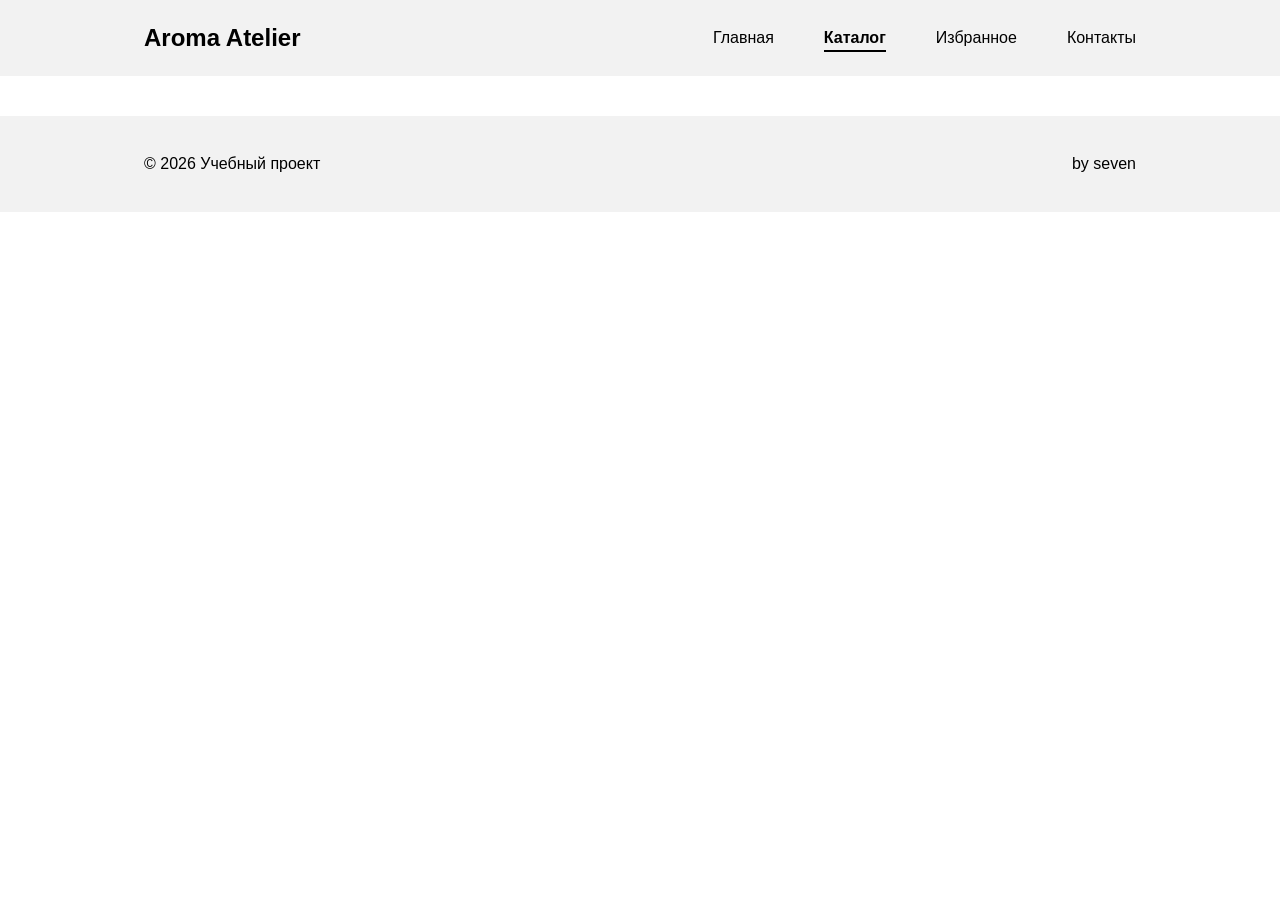
==== catalog.html @ ce8e89c8 "Главная страница готова" ====
<!DOCTYPE html>
<html lang="ru">
<head>
  <meta charset="UTF-8">
  <meta name="viewport" content="width=device-width, initial-scale=1.0">
  <title>Aroma Atelier — Бутик нишевой парфюмерии</title>
  <!-- meta description повышает оценку за культуру вёрстки -->
  <meta name="description" content="Селективная парфюмерия, редкие композиции и заказ пробников.">
  <link rel="stylesheet" href="css/style.css">
</head>
<body>
  <header>
    <div class="div-head container">
        <h1 class="brand-title">
          <a class="brand-name" href="index.html">Aroma Atelier</a>
        </h1>
      <nav>
        <ul class="links">
          <li><a href="index.html">Главная</a></li>
          <li><a href="catalog.html" class="link--active">Каталог</a></li>
          <li><a href="order.html">Избранное</a></li>
          <li><a href="contacts.html">Контакты</a></li>
        </ul>
      </nav>
    </div>
  </header>
    
  <main>

  </main>
  <footer>
    <div class="div-foot container">
        <p>&copy; 2026 Учебный проект</p>
        <p>by seven</p>
    </div>
  </footer>
</body>
---- css/style.css ----
body {
  margin: 0;
  font-family: Arial, sans-serif;
  line-height: 1.5;
}
header,
main,
footer {
  padding: 20px;
}
header {
  background-color: #f2f2f2;
}
.div-head {
  background-color: #f2f2f2;
  display: flex;
  justify-content: space-between;
  align-items: center;
}
.div-foot {
  background-color: #f2f2f2;
  display: flex;
  justify-content: space-between;
  align-items: center;
}
footer {
  background-color: #f2f2f2;
}
.container {
  max-width: 80%;
  margin: 0 auto;
  padding: 0 20px;
}

.brand-name {
  text-decoration: none;
  color: black;
}
.brand-title {
  margin: 0;
  font-size: 24px;
}

.links {
  display: flex;
  gap: 50px;
  list-style: none;
  margin: 0; padding: 0;
}
.links a{
  text-decoration: none;
  color: black;
}

.links a.link--active {
  font-weight: bold;
  border-bottom: 2px solid #000000;
  padding-bottom: 4px;
}


/* FIRST PAGE START*/
.hero {
  background-color: #f9f9f9;
  padding: 10% 0;
}
.hero-content {
  display: flex;
  justify-content: space-between;
  align-items: center;
}
.hero_buttons {
  display: flex;
  gap: 16px;
  margin-top: 20px;
}
.btn {
  display: inline-block;
  padding: 10px 20px;
  border-radius: 4px;
  text-decoration: none;
  color: black;
}
.btn--primary {
  border: 1px solid black;
  background-color: antiquewhite;
}
.btn--secondary {
  border: 1px solid black;
  background-color: transparent;
}
.layton-hero {
  max-width: 40%;
}
/* FIRST PAGE END*/


/* Общие стили секций */
.section {
  margin: 60px 0;
}

.section-title {
  font-size: 26px;
  margin-bottom: 30px;
  text-align: left;
}

/* Список преимуществ (Flexbox раскладка в ряд) */
.advantages-list {
  display: flex;
  gap: 24px;
  list-style: none;
  padding: 0;
  margin: 0;
}

/* Карточка преимущества */
.advantages-item {
  flex: 1; /* карточки равномерно делят ширину */
  background-color: #fafafa;
  border: 1px solid #eeeeee;
  border-radius: 8px;
  padding: 24px;
}

.advantages-item__title {
  margin: 0 0 12px;
  font-size: 18px;
}

.advantages-item__text {
  margin: 0;
  color: #555555;
  font-size: 14px;
  line-height: 1.5;
}


/* Сетка карточек */
.cards-grid {
  display: flex;
  gap: 24px;
}

/* Карточка товара */
.card {
  position: relative; /* Чтобы бейдж позиционировался относительно карточки */
  flex: 1;
  background-color: #ffffff;
  border: 1px solid #e5e5e5;
  border-radius: 8px;
  padding: 24px;
  display: flex;
  flex-direction: column;
}

.card__title {
  margin: 16px 0 4px;
  font-size: 18px;
}

.card__category {
  margin: 0 0 12px;
  font-size: 13px;
  color: #777777;
}

.card__desc {
  margin: 0 0 20px;
  font-size: 14px;
  color: #444444;
  line-height: 1.4;
  flex-grow: 1; /* Растягивает блок описания, чтобы низ карточек был на одной линии */
}

.card__bottom {
  display: flex;
  justify-content: space-between;
  align-items: center;
  margin-top: auto;
}

.card__price {
  font-weight: bold;
  font-size: 16px;
}

.btn--small {
  padding: 6px 14px;
  font-size: 13px;
  background-color: #000000;
  color: #ffffff;
}

.btn--small:hover {
  background-color: #333333;
}

/* Бейджи на карточках (демонстрация position: absolute) */
.badge {
  position: absolute;
  top: 14px;
  right: 14px;
  font-size: 11px;
  font-weight: bold;
  padding: 4px 8px;
  border-radius: 4px;
  text-transform: uppercase;
}

.badge--hit {
  background-color: #fff3cd;
  color: #856404;
}

.badge--sale {
  background-color: #f8d7da;
  color: #721c24;
}

.badge--new {
  background-color: #d1ecf1;
  color: #0c5460;
}

/* Стили для блока aside */
.advice-box {
  background-color: #f8f9fa;
  border-left: 4px solid #000000;
  padding: 24px;
  border-radius: 0 8px 8px 0;
}

.advice-box__title {
  margin: 0 0 10px;
  font-size: 18px;
}

.advice-box__text {
  margin: 0 0 14px;
  font-size: 14px;
  color: #555555;
  line-height: 1.5;
}

.advice-box__link {
  color: #000000;
  font-weight: bold;
  text-decoration: none;
  font-size: 14px;
}

.advice-box__link:hover {
  text-decoration: underline;
}
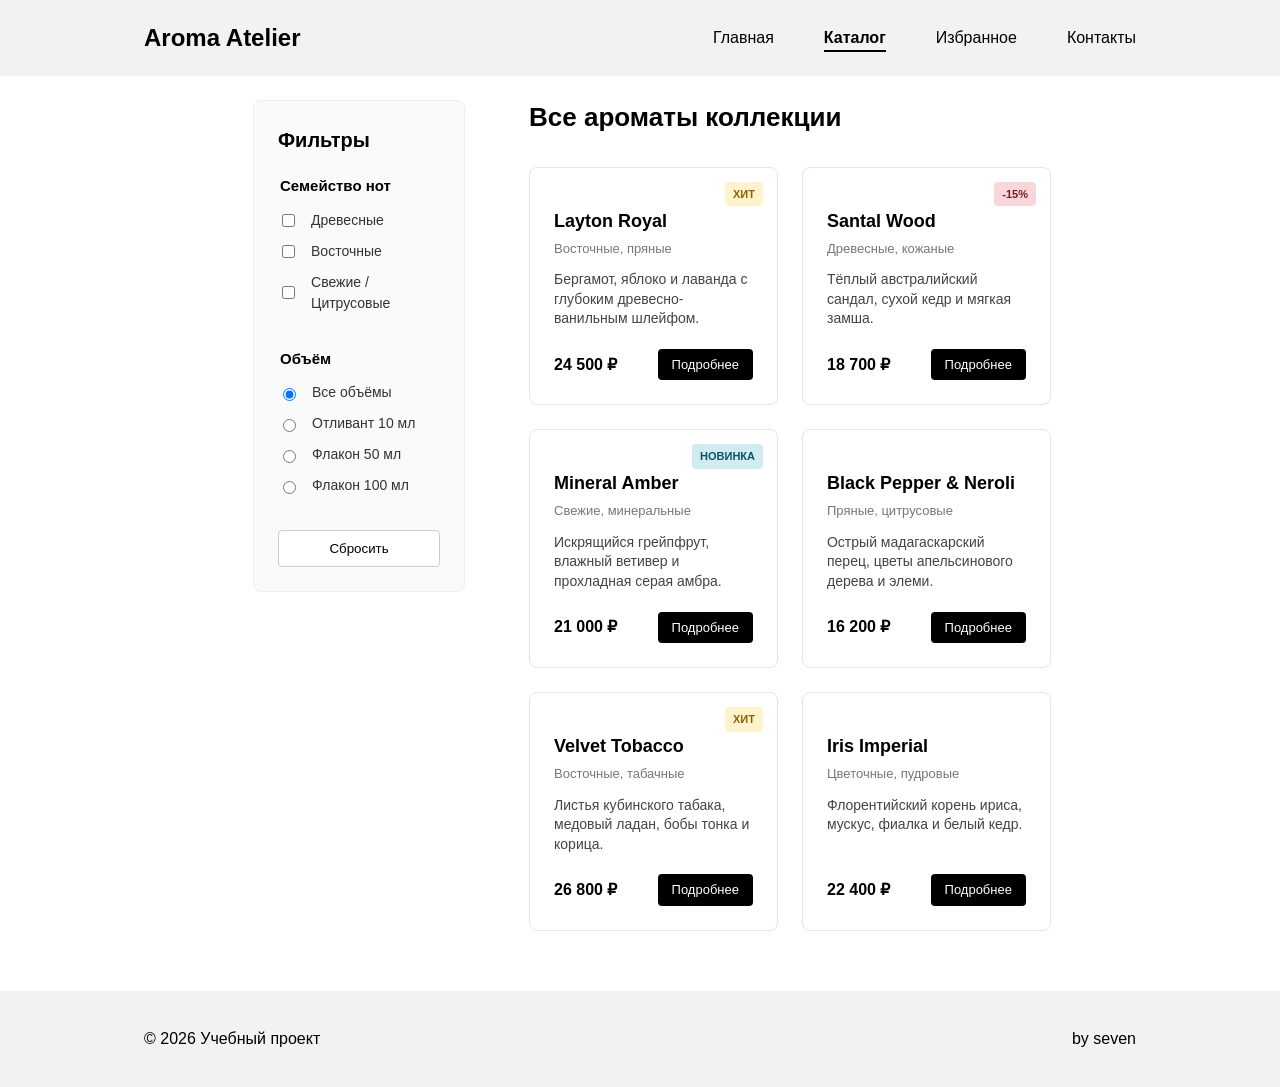
==== commit e1c99798: "Каталог готов" ====
--- a/catalog.html
+++ b/catalog.html
@@ -3,36 +3,152 @@
 <head>
   <meta charset="UTF-8">
   <meta name="viewport" content="width=device-width, initial-scale=1.0">
-  <title>Aroma Atelier — Бутик нишевой парфюмерии</title>
-  <!-- meta description повышает оценку за культуру вёрстки -->
-  <meta name="description" content="Селективная парфюмерия, редкие композиции и заказ пробников.">
+  <title>Каталог — Aroma Atelier</title>
+  <meta name="description" content="Каталог селективной и нишевой парфюмерии: восточные, древесные и свежие ароматы.">
   <link rel="stylesheet" href="css/style.css">
 </head>
 <body>
   <header>
     <div class="div-head container">
-        <h1 class="brand-title">
-          <a class="brand-name" href="index.html">Aroma Atelier</a>
-        </h1>
-      <nav>
+      <h1 class="brand-title">
+        <a class="brand-name" href="index.html">Aroma Atelier</a>
+      </h1>
+      <nav aria-label="Основная навигация">
         <ul class="links">
           <li><a href="index.html">Главная</a></li>
-          <li><a href="catalog.html" class="link--active">Каталог</a></li>
+          <li><a class="link--active" href="catalog.html" aria-current="page">Каталог</a></li>
           <li><a href="order.html">Избранное</a></li>
           <li><a href="contacts.html">Контакты</a></li>
         </ul>
       </nav>
     </div>
   </header>
-    
-  <main>
+
+  <main class="catalog-page container">
+
+    <!-- Левая колонка: Фильтры -->
+    <aside class="catalog-filters">
+      <h2 class="filters-title">Фильтры</h2>
+
+      <form class="filters-form">
+        <!-- 1. Группа по семейству ароматов (Чекбоксы - можно выбрать несколько) -->
+        <fieldset class="filter-group">
+          <legend class="filter-group__legend">Семейство нот</legend>
+          <label class="filter-option">
+            <input type="checkbox" name="family" value="woody"> Древесные
+          </label>
+          <label class="filter-option">
+            <input type="checkbox" name="family" value="oriental"> Восточные
+          </label>
+          <label class="filter-option">
+            <input type="checkbox" name="family" value="fresh"> Свежие / Цитрусовые
+          </label>
+        </fieldset>
+
+        <!-- 2. Группа по объему флакона (Радиокнопки - выбор только одного) -->
+        <fieldset class="filter-group">
+          <legend class="filter-group__legend">Объём</legend>
+          <label class="filter-option">
+            <input type="radio" name="volume" value="all" checked> Все объёмы
+          </label>
+          <label class="filter-option">
+            <input type="radio" name="volume" value="10"> Отливант 10 мл
+          </label>
+          <label class="filter-option">
+            <input type="radio" name="volume" value="50"> Флакон 50 мл
+          </label>
+          <label class="filter-option">
+            <input type="radio" name="volume" value="100"> Флакон 100 мл
+          </label>
+        </fieldset>
+
+        <button type="reset" class="btn btn--secondary btn--reset">Сбросить</button>
+      </form>
+    </aside>
+
+    <!-- Правая колонка: Сетка товаров -->
+    <section class="catalog-content">
+      <h2 class="section-title">Все ароматы коллекции</h2>
+      <div class="catalog-grid">
+        <!-- Карточка 1 -->
+        <article class="card">
+          <span class="badge badge--hit">Хит</span>
+          <h3 class="card__title">Layton Royal</h3>
+          <p class="card__category">Восточные, пряные</p>
+          <p class="card__desc">Бергамот, яблоко и лаванда с глубоким древесно-ванильным шлейфом.</p>
+          <div class="card__bottom">
+            <span class="card__price">24 500 ₽</span>
+            <a class="btn btn--small" href="product.html">Подробнее</a>
+          </div>
+        </article>
+
+        <!-- Карточка 2 -->
+        <article class="card">
+          <span class="badge badge--sale">-15%</span>
+          <h3 class="card__title">Santal Wood</h3>
+          <p class="card__category">Древесные, кожаные</p>
+          <p class="card__desc">Тёплый австралийский сандал, сухой кедр и мягкая замша.</p>
+          <div class="card__bottom">
+            <span class="card__price">18 700 ₽</span>
+            <a class="btn btn--small" href="product.html">Подробнее</a>
+          </div>
+        </article>
+
+        <!-- Карточка 3 -->
+        <article class="card">
+          <span class="badge badge--new">Новинка</span>
+          <h3 class="card__title">Mineral Amber</h3>
+          <p class="card__category">Свежие, минеральные</p>
+          <p class="card__desc">Искрящийся грейпфрут, влажный ветивер и прохладная серая амбра.</p>
+          <div class="card__bottom">
+            <span class="card__price">21 000 ₽</span>
+            <a class="btn btn--small" href="product.html">Подробнее</a>
+          </div>
+        </article>
+
+        <!-- Карточка 4 -->
+        <article class="card">
+          <h3 class="card__title">Black Pepper & Neroli</h3>
+          <p class="card__category">Пряные, цитрусовые</p>
+          <p class="card__desc">Острый мадагаскарский перец, цветы апельсинового дерева и элеми.</p>
+          <div class="card__bottom">
+            <span class="card__price">16 200 ₽</span>
+            <a class="btn btn--small" href="product.html">Подробнее</a>
+          </div>
+        </article>
+
+        <!-- Карточка 5 -->
+        <article class="card">
+          <span class="badge badge--hit">Хит</span>
+          <h3 class="card__title">Velvet Tobacco</h3>
+          <p class="card__category">Восточные, табачные</p>
+          <p class="card__desc">Листья кубинского табака, медовый ладан, бобы тонка и корица.</p>
+          <div class="card__bottom">
+            <span class="card__price">26 800 ₽</span>
+            <a class="btn btn--small" href="product.html">Подробнее</a>
+          </div>
+        </article>
+
+        <!-- Карточка 6 -->
+        <article class="card">
+          <h3 class="card__title">Iris Imperial</h3>
+          <p class="card__category">Цветочные, пудровые</p>
+          <p class="card__desc">Флорентийский корень ириса, мускус, фиалка и белый кедр.</p>
+          <div class="card__bottom">
+            <span class="card__price">22 400 ₽</span>
+            <a class="btn btn--small" href="product.html">Подробнее</a>
+          </div>
+        </article>
+      </div>
+    </section>
 
   </main>
+
   <footer>
     <div class="div-foot container">
-        <p>&copy; 2026 Учебный проект</p>
-        <p>by seven</p>
+      <p>&copy; 2026 Учебный проект</p>
+      <p>by seven</p>
     </div>
   </footer>
 </body>
-
+</html>
--- a/css/style.css
+++ b/css/style.css
@@ -2,12 +2,17 @@
   margin: 0;
   font-family: Arial, sans-serif;
   line-height: 1.5;
+
+  min-height: 100vh;
+  display: flex;
+  flex-direction: column;
 }
 header,
 main,
 footer {
   padding: 20px;
 }
+main {flex-grow: 1;}
 header {
   background-color: #f2f2f2;
 }
@@ -253,4 +258,78 @@
 
 .advice-box__link:hover {
   text-decoration: underline;
-}+}
+
+
+
+
+/* СТИЛИ ДЛЯ КАТАЛОГА НАЧАЛО */
+
+.catalog-page {
+  display: grid;
+  grid-template-columns: 260px 1fr;
+  gap: 40px;
+  margin-bottom: 60px;
+  align-items: start;
+}
+/* 1. Стили панели фильтров */
+.catalog-filters {
+  background-color: #fafafa;
+  border: 1px solid #eeeeee;
+  border-radius: 8px;
+  padding: 24px;
+  margin: 24px;
+}
+
+.filters-title {
+  margin: 0 0 20px;
+  font-size: 20px;
+}
+
+.filter-group {
+  border: none;
+  padding: 0;
+  margin: 0 0 24px;
+}
+
+.filter-group__legend {
+  font-weight: bold;
+  font-size: 15px;
+  margin-bottom: 12px;
+}
+
+.filter-option {
+  display: flex;
+  align-items: center;
+  gap: 8px;
+  margin-bottom: 10px;
+  font-size: 14px;
+  color: #333333;
+  cursor: pointer;
+}
+
+.filter-option input {
+  margin-right: 8px;
+  cursor: pointer;
+}
+
+.btn--reset {
+  width: 100%;
+  text-align: center;
+  border: 1px solid #cccccc;
+  background-color: #ffffff;
+  cursor: pointer;
+}
+
+.btn--reset:hover {
+  background-color: #f0f0f0;
+}
+
+/* 2. Сетка товаров на CSS Grid */
+.catalog-grid {
+  display: grid;
+  /* Адаптивная колоночная сетка: карточки шириной от 240px делят 1fr */
+  grid-template-columns: repeat(auto-fill, minmax(240px, 1fr));
+  gap: 24px;
+}
+/* СТИЛИ ДЛЯ КАТАЛОГА КОНЕЦ */
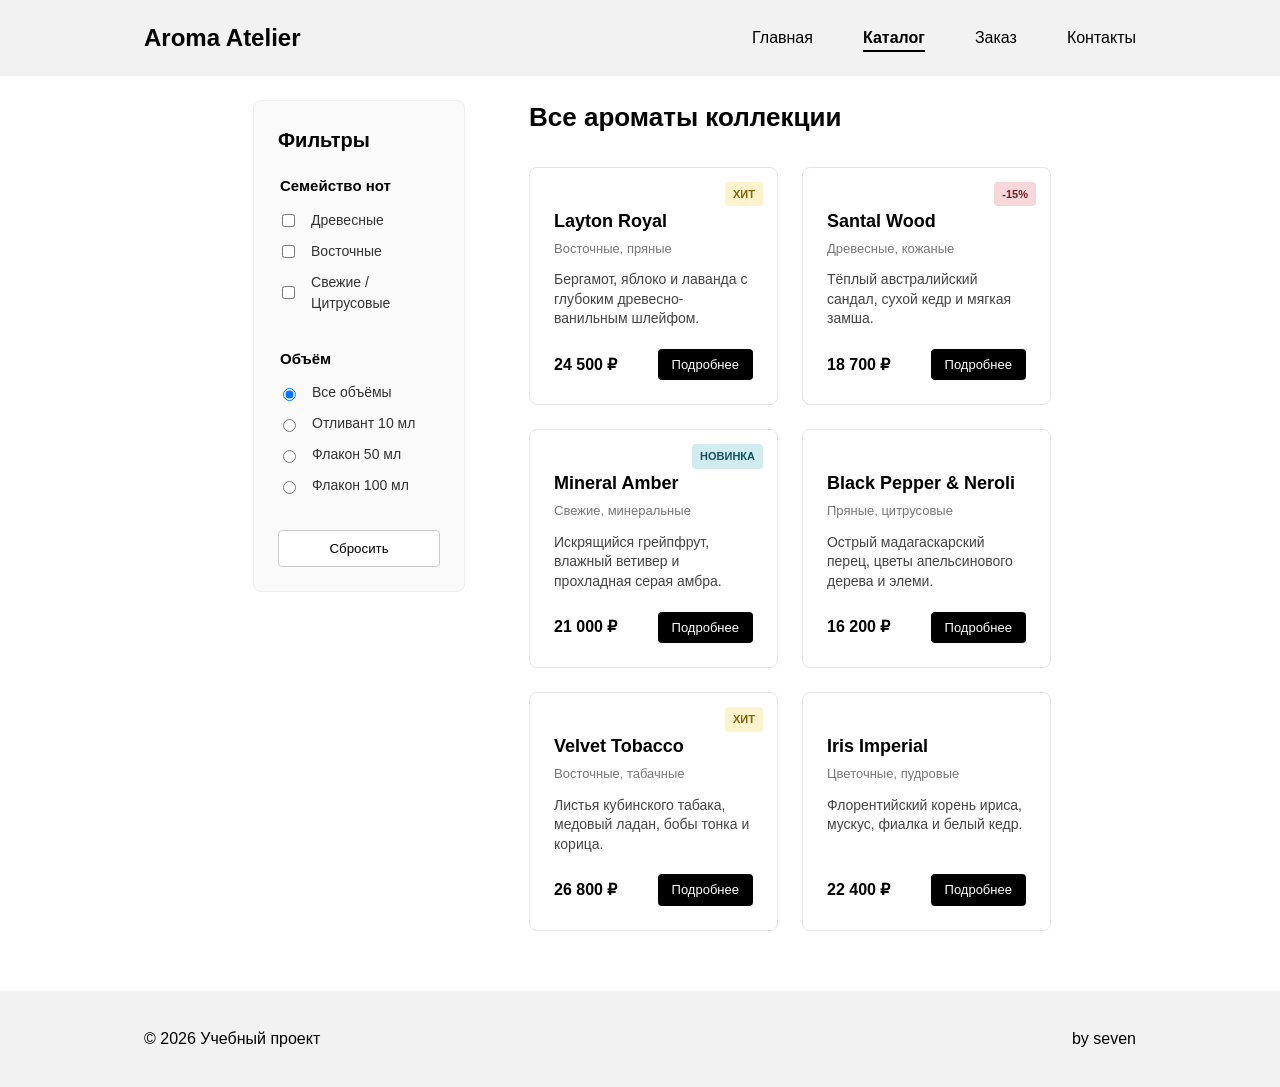
==== commit 80783ce8: "Страница Контакты и Заказ" ====
--- a/catalog.html
+++ b/catalog.html
@@ -17,7 +17,7 @@
         <ul class="links">
           <li><a href="index.html">Главная</a></li>
           <li><a class="link--active" href="catalog.html" aria-current="page">Каталог</a></li>
-          <li><a href="order.html">Избранное</a></li>
+          <li><a href="order.html">Заказ</a></li>
           <li><a href="contacts.html">Контакты</a></li>
         </ul>
       </nav>
--- a/css/style.css
+++ b/css/style.css
@@ -332,4 +332,367 @@
   grid-template-columns: repeat(auto-fill, minmax(240px, 1fr));
   gap: 24px;
 }
-/* СТИЛИ ДЛЯ КАТАЛОГА КОНЕЦ */+/* СТИЛИ ДЛЯ КАТАЛОГА КОНЕЦ */
+
+
+
+/* --- СТРАНИЦА ТОВАРА --- */
+
+.product-page {
+  margin-top: 24px;
+  margin-bottom: 60px;
+}
+
+/* Хлебные крошки */
+.breadcrumbs {
+  margin-bottom: 30px;
+}
+
+.breadcrumbs__list {
+  display: flex;
+  list-style: none;
+  padding: 0;
+  margin: 0;
+  font-size: 14px;
+  gap: 8px;
+}
+
+.breadcrumbs__item a {
+  color: #777777;
+  text-decoration: none;
+}
+
+.breadcrumbs__item a:hover {
+  text-decoration: underline;
+  color: #000000;
+}
+
+.breadcrumbs__item:not(:last-child)::after {
+  content: "›";
+  margin-left: 8px;
+  color: #aaaaaa;
+}
+
+.breadcrumbs__item[aria-current="page"] {
+  color: #000000;
+  font-weight: bold;
+}
+
+/* Раскладка страницы товара (Flexbox) */
+.product-card {
+  display: flex;
+  gap: 50px;
+  align-items: flex-start;
+}
+
+.product-card__gallery {
+  flex: 1;
+}
+
+.product-card__image {
+  width: 100%;
+  max-width: 480px;
+  border-radius: 12px;
+  display: block;
+  object-fit: cover;
+}
+
+.product-card__details {
+  flex: 1;
+}
+
+.product-card__details .badge {
+  position: static;
+  display: inline-block;
+  margin-bottom: 12px;
+}
+
+.product-card__title {
+  font-size: 32px;
+  margin: 10px 0 6px;
+}
+
+.product-card__subtitle {
+  color: #777777;
+  font-size: 14px;
+  margin: 0 0 20px;
+}
+
+.product-card__desc {
+  font-size: 15px;
+  color: #444444;
+  line-height: 1.6;
+  margin: 0 0 24px;
+}
+
+/* Пирамида нот (<dl>) */
+.notes-pyramid {
+  background-color: #fafafa;
+  border: 1px solid #eeeeee;
+  border-radius: 8px;
+  padding: 20px;
+  margin-bottom: 30px;
+}
+
+.notes-pyramid__heading {
+  margin: 0 0 14px;
+  font-size: 16px;
+}
+
+.notes-list {
+  display: grid;
+  grid-template-columns: 140px 1fr;
+  gap: 10px 14px;
+  margin: 0;
+}
+
+.notes-list__term {
+  font-weight: bold;
+  font-size: 14px;
+  color: #333333;
+}
+
+.notes-list__desc {
+  margin: 0;
+  font-size: 14px;
+  color: #555555;
+}
+
+/* Блок цены и покупки */
+.product-card__purchase {
+  display: flex;
+  align-items: center;
+  gap: 30px;
+}
+
+.product-card__price {
+  font-size: 26px;
+  font-weight: bold;
+  display: block;
+}
+
+.product-card__volume {
+  font-size: 13px;
+  color: #888888;
+}
+
+
+
+
+
+
+/* --- СТРАНИЦА ЗАКАЗА --- */
+
+.order-page {
+  margin-top: 30px;
+  margin-bottom: 60px;
+}
+
+.order-layout {
+  display: grid;
+  grid-template-columns: 1fr 340px;
+  gap: 40px;
+  align-items: start;
+}
+
+.form-section {
+  border: 1px solid #eeeeee;
+  border-radius: 8px;
+  background-color: #fafafa;
+  padding: 24px;
+  margin: 0 0 24px;
+}
+
+.form-section__legend {
+  font-weight: bold;
+  font-size: 16px;
+  padding: 0 8px;
+}
+
+.form-field {
+  display: flex;
+  flex-direction: column;
+  margin-bottom: 16px;
+}
+
+.form-field:last-child {
+  margin-bottom: 0;
+}
+
+.form-row {
+  display: flex;
+  gap: 16px;
+}
+
+.form-row .form-field {
+  flex: 1;
+}
+
+.form-label {
+  font-size: 13px;
+  font-weight: bold;
+  margin-bottom: 6px;
+  color: #333333;
+}
+
+.form-input,
+.form-select,
+.form-textarea {
+  width: 100%;
+  padding: 10px 12px;
+  border: 1px solid #cccccc;
+  border-radius: 6px;
+  font-size: 14px;
+  font-family: inherit;
+  box-sizing: border-box;
+}
+
+.form-input:focus,
+.form-select:focus,
+.form-textarea:focus {
+  outline: none;
+  border-color: #000000;
+}
+
+.form-textarea {
+  resize: vertical;
+}
+
+.btn--submit {
+  width: 100%;
+  padding: 14px;
+  font-size: 16px;
+  cursor: pointer;
+}
+
+/* Сводка заказа */
+.order-summary {
+  background-color: #ffffff;
+  border: 1px solid #e5e5e5;
+  border-radius: 8px;
+  padding: 24px;
+}
+
+.order-summary__title {
+  margin: 0 0 16px;
+  font-size: 18px;
+}
+
+.order-summary__item {
+  display: flex;
+  justify-content: space-between;
+  align-items: flex-start;
+  padding-bottom: 16px;
+  border-bottom: 1px solid #eeeeee;
+}
+
+.order-summary__meta {
+  margin: 4px 0 0;
+  font-size: 12px;
+  color: #777777;
+}
+
+.order-summary__item-price {
+  font-weight: bold;
+}
+
+.order-summary__totals {
+  margin: 16px 0;
+}
+
+.summary-line {
+  display: flex;
+  justify-content: space-between;
+  font-size: 14px;
+  margin-bottom: 8px;
+}
+
+.summary-line--free {
+  color: #28a745;
+  font-weight: bold;
+}
+
+.summary-line--total {
+  font-size: 18px;
+  font-weight: bold;
+  padding-top: 12px;
+  border-top: 1px dashed #dddddd;
+  margin-top: 12px;
+}
+
+.order-summary__note {
+  font-size: 12px;
+  color: #777777;
+  line-height: 1.4;
+  margin: 0;
+}
+
+
+
+
+
+
+/* --- СТРАНИЦА КОНТАКТОВ --- */
+
+.contacts-page {
+  margin-top: 30px;
+  margin-bottom: 60px;
+}
+
+.contacts-layout {
+  display: grid;
+  grid-template-columns: 1fr 1fr;
+  gap: 40px;
+  align-items: start;
+}
+
+.contacts-info {
+  display: flex;
+  flex-direction: column;
+  gap: 20px;
+}
+
+.contacts-card {
+  background-color: #fafafa;
+  border: 1px solid #eeeeee;
+  border-radius: 8px;
+  padding: 24px;
+}
+
+.contacts-card__title {
+  margin: 0 0 14px;
+  font-size: 18px;
+}
+
+.contacts-card__text {
+  margin: 0 0 10px;
+  font-size: 14px;
+  color: #444444;
+  line-height: 1.5;
+}
+
+.contacts-card__text:last-child {
+  margin-bottom: 0;
+}
+
+.contacts-card__text a {
+  color: #000000;
+  text-decoration: none;
+}
+
+.contacts-card__text a:hover {
+  text-decoration: underline;
+}
+
+/* Форма обратной связи */
+.contacts-form {
+  background-color: #ffffff;
+  border: 1px solid #e5e5e5;
+  border-radius: 8px;
+  padding: 24px;
+}
+
+.contacts-form__title {
+  margin: 0 0 20px;
+  font-size: 18px;
+}
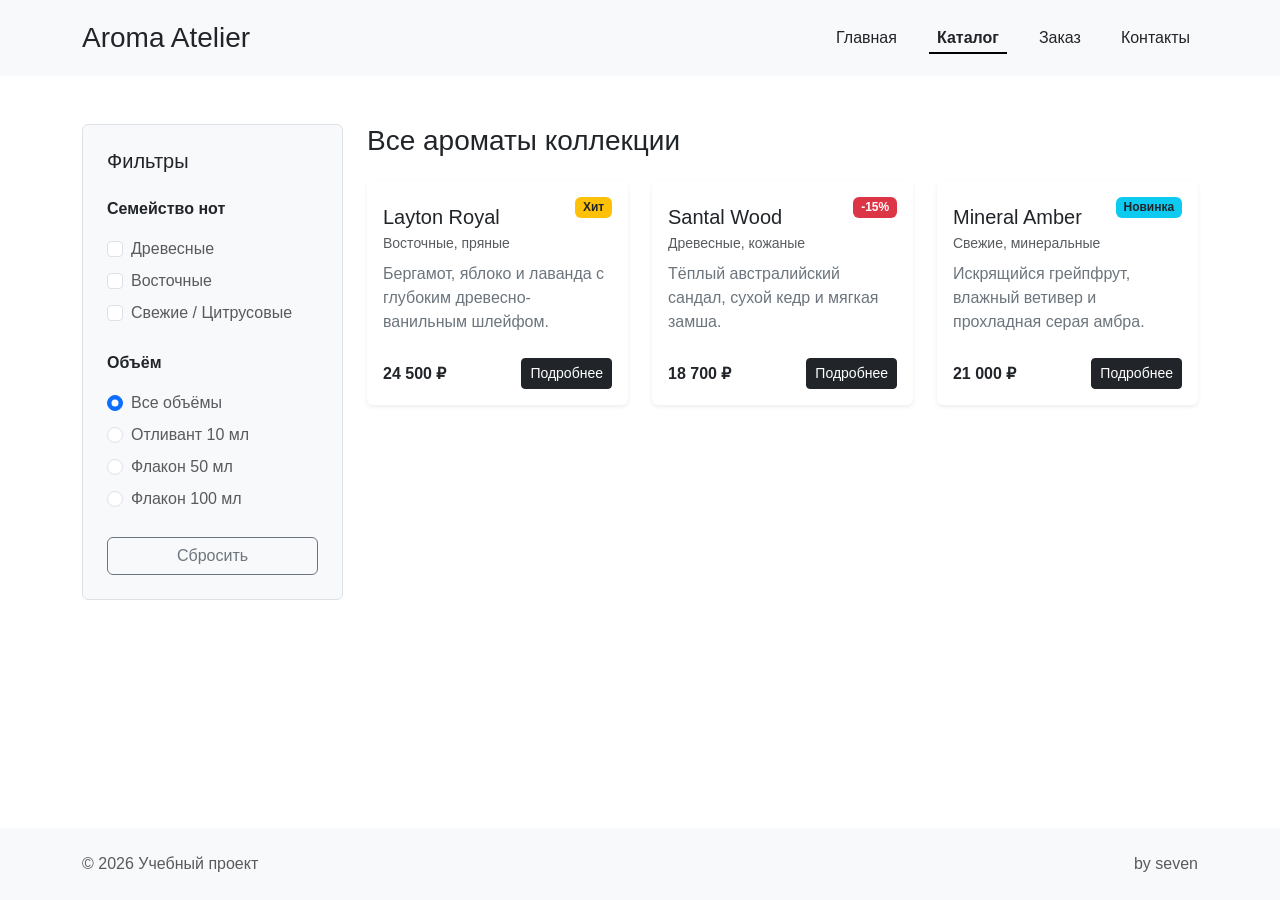
==== commit 9b0acd34: "Переделал сайт на бутстрап" ====
--- a/catalog.html
+++ b/catalog.html
@@ -5,150 +5,147 @@
   <meta name="viewport" content="width=device-width, initial-scale=1.0">
   <title>Каталог — Aroma Atelier</title>
   <meta name="description" content="Каталог селективной и нишевой парфюмерии: восточные, древесные и свежие ароматы.">
+  <link href="https://cdn.jsdelivr.net/npm/bootstrap@5.3.3/dist/css/bootstrap.min.css" rel="stylesheet">
   <link rel="stylesheet" href="css/style.css">
 </head>
-<body>
-  <header>
-    <div class="div-head container">
-      <h1 class="brand-title">
-        <a class="brand-name" href="index.html">Aroma Atelier</a>
-      </h1>
-      <nav aria-label="Основная навигация">
-        <ul class="links">
-          <li><a href="index.html">Главная</a></li>
-          <li><a class="link--active" href="catalog.html" aria-current="page">Каталог</a></li>
-          <li><a href="order.html">Заказ</a></li>
-          <li><a href="contacts.html">Контакты</a></li>
-        </ul>
+<body class="d-flex flex-column min-vh-100">
+
+  <header class="bg-light py-2">
+    <div class="container">
+      <nav class="navbar navbar-expand-md navbar-light">
+        <a class="navbar-brand fs-3 text-dark mb-0 h1" href="index.html">Aroma Atelier</a>
+        <button class="navbar-toggler" type="button" data-bs-toggle="collapse" data-bs-target="#navbarNav" aria-controls="navbarNav" aria-expanded="false" aria-label="Переключатель навигации">
+          <span class="navbar-toggler-icon"></span>
+        </button>
+        <div class="collapse navbar-collapse justify-content-end" id="navbarNav">
+          <ul class="navbar-nav gap-md-4 mt-3 mt-md-0">
+            <li class="nav-item"><a class="nav-link text-dark" href="index.html">Главная</a></li>
+            <li class="nav-item"><a class="nav-link text-dark fw-bold active-nav-link" href="catalog.html" aria-current="page">Каталог</a></li>
+            <li class="nav-item"><a class="nav-link text-dark" href="order.html">Заказ</a></li>
+            <li class="nav-item"><a class="nav-link text-dark" href="contacts.html">Контакты</a></li>
+          </ul>
+        </div>
       </nav>
     </div>
   </header>
 
-  <main class="catalog-page container">
+  <main class="container py-5 flex-grow-1">
+    <div class="row g-4">
+      
+      <!-- Левая колонка: Фильтры (3 колонки из 12) -->
+      <aside class="col-md-3">
+        <div class="bg-light border rounded p-4 sticky-top" style="top: 20px;">
+          <h2 class="h5 mb-4">Фильтры</h2>
+          <form>
+            <!-- Чекбоксы -->
+            <fieldset class="mb-4">
+              <legend class="fs-6 fw-bold mb-3">Семейство нот</legend>
+              <div class="form-check mb-2">
+                <input class="form-check-input" type="checkbox" value="woody" id="wood">
+                <label class="form-check-label text-muted" for="wood">Древесные</label>
+              </div>
+              <div class="form-check mb-2">
+                <input class="form-check-input" type="checkbox" value="oriental" id="orient">
+                <label class="form-check-label text-muted" for="orient">Восточные</label>
+              </div>
+              <div class="form-check">
+                <input class="form-check-input" type="checkbox" value="fresh" id="fresh">
+                <label class="form-check-label text-muted" for="fresh">Свежие / Цитрусовые</label>
+              </div>
+            </fieldset>
 
-    <!-- Левая колонка: Фильтры -->
-    <aside class="catalog-filters">
-      <h2 class="filters-title">Фильтры</h2>
+            <!-- Радиокнопки -->
+            <fieldset class="mb-4">
+              <legend class="fs-6 fw-bold mb-3">Объём</legend>
+              <div class="form-check mb-2">
+                <input class="form-check-input" type="radio" name="volume" id="volAll" checked>
+                <label class="form-check-label text-muted" for="volAll">Все объёмы</label>
+              </div>
+              <div class="form-check mb-2">
+                <input class="form-check-input" type="radio" name="volume" id="vol10">
+                <label class="form-check-label text-muted" for="vol10">Отливант 10 мл</label>
+              </div>
+              <div class="form-check mb-2">
+                <input class="form-check-input" type="radio" name="volume" id="vol50">
+                <label class="form-check-label text-muted" for="vol50">Флакон 50 мл</label>
+              </div>
+              <div class="form-check">
+                <input class="form-check-input" type="radio" name="volume" id="vol100">
+                <label class="form-check-label text-muted" for="vol100">Флакон 100 мл</label>
+              </div>
+            </fieldset>
 
-      <form class="filters-form">
-        <!-- 1. Группа по семейству ароматов (Чекбоксы - можно выбрать несколько) -->
-        <fieldset class="filter-group">
-          <legend class="filter-group__legend">Семейство нот</legend>
-          <label class="filter-option">
-            <input type="checkbox" name="family" value="woody"> Древесные
-          </label>
-          <label class="filter-option">
-            <input type="checkbox" name="family" value="oriental"> Восточные
-          </label>
-          <label class="filter-option">
-            <input type="checkbox" name="family" value="fresh"> Свежие / Цитрусовые
-          </label>
-        </fieldset>
+            <button type="reset" class="btn btn-outline-secondary w-100">Сбросить</button>
+          </form>
+        </div>
+      </aside>
 
-        <!-- 2. Группа по объему флакона (Радиокнопки - выбор только одного) -->
-        <fieldset class="filter-group">
-          <legend class="filter-group__legend">Объём</legend>
-          <label class="filter-option">
-            <input type="radio" name="volume" value="all" checked> Все объёмы
-          </label>
-          <label class="filter-option">
-            <input type="radio" name="volume" value="10"> Отливант 10 мл
-          </label>
-          <label class="filter-option">
-            <input type="radio" name="volume" value="50"> Флакон 50 мл
-          </label>
-          <label class="filter-option">
-            <input type="radio" name="volume" value="100"> Флакон 100 мл
-          </label>
-        </fieldset>
+      <!-- Правая колонка: Сетка товаров (9 колонок из 12) -->
+      <section class="col-md-9">
+        <h2 class="h3 mb-4">Все ароматы коллекции</h2>
+        <div class="row g-4">
+          
+          <!-- Карточка 1 -->
+          <div class="col-sm-6 col-lg-4">
+            <article class="card h-100 shadow-sm border-0 position-relative">
+              <span class="badge bg-warning text-dark position-absolute top-0 end-0 m-3">Хит</span>
+              <div class="card-body d-flex flex-column">
+                <h3 class="card-title h5 mt-2">Layton Royal</h3>
+                <p class="card-subtitle mb-2 text-muted small">Восточные, пряные</p>
+                <p class="card-text text-secondary mb-4 flex-grow-1">Бергамот, яблоко и лаванда с глубоким древесно-ванильным шлейфом.</p>
+                <div class="d-flex justify-content-between align-items-center">
+                  <span class="fw-bold">24 500 ₽</span>
+                  <a href="product.html" class="btn btn-sm btn-dark">Подробнее</a>
+                </div>
+              </div>
+            </article>
+          </div>
 
-        <button type="reset" class="btn btn--secondary btn--reset">Сбросить</button>
-      </form>
-    </aside>
+          <!-- Карточка 2 -->
+          <div class="col-sm-6 col-lg-4">
+            <article class="card h-100 shadow-sm border-0 position-relative">
+              <span class="badge bg-danger position-absolute top-0 end-0 m-3">-15%</span>
+              <div class="card-body d-flex flex-column">
+                <h3 class="card-title h5 mt-2">Santal Wood</h3>
+                <p class="card-subtitle mb-2 text-muted small">Древесные, кожаные</p>
+                <p class="card-text text-secondary mb-4 flex-grow-1">Тёплый австралийский сандал, сухой кедр и мягкая замша.</p>
+                <div class="d-flex justify-content-between align-items-center">
+                  <span class="fw-bold">18 700 ₽</span>
+                  <a href="product.html" class="btn btn-sm btn-dark">Подробнее</a>
+                </div>
+              </div>
+            </article>
+          </div>
 
-    <!-- Правая колонка: Сетка товаров -->
-    <section class="catalog-content">
-      <h2 class="section-title">Все ароматы коллекции</h2>
-      <div class="catalog-grid">
-        <!-- Карточка 1 -->
-        <article class="card">
-          <span class="badge badge--hit">Хит</span>
-          <h3 class="card__title">Layton Royal</h3>
-          <p class="card__category">Восточные, пряные</p>
-          <p class="card__desc">Бергамот, яблоко и лаванда с глубоким древесно-ванильным шлейфом.</p>
-          <div class="card__bottom">
-            <span class="card__price">24 500 ₽</span>
-            <a class="btn btn--small" href="product.html">Подробнее</a>
+          <!-- Карточка 3 -->
+          <div class="col-sm-6 col-lg-4">
+            <article class="card h-100 shadow-sm border-0 position-relative">
+              <span class="badge bg-info text-dark position-absolute top-0 end-0 m-3">Новинка</span>
+              <div class="card-body d-flex flex-column">
+                <h3 class="card-title h5 mt-2">Mineral Amber</h3>
+                <p class="card-subtitle mb-2 text-muted small">Свежие, минеральные</p>
+                <p class="card-text text-secondary mb-4 flex-grow-1">Искрящийся грейпфрут, влажный ветивер и прохладная серая амбра.</p>
+                <div class="d-flex justify-content-between align-items-center">
+                  <span class="fw-bold">21 000 ₽</span>
+                  <a href="product.html" class="btn btn-sm btn-dark">Подробнее</a>
+                </div>
+              </div>
+            </article>
           </div>
-        </article>
 
-        <!-- Карточка 2 -->
-        <article class="card">
-          <span class="badge badge--sale">-15%</span>
-          <h3 class="card__title">Santal Wood</h3>
-          <p class="card__category">Древесные, кожаные</p>
-          <p class="card__desc">Тёплый австралийский сандал, сухой кедр и мягкая замша.</p>
-          <div class="card__bottom">
-            <span class="card__price">18 700 ₽</span>
-            <a class="btn btn--small" href="product.html">Подробнее</a>
-          </div>
-        </article>
+        </div>
+      </section>
 
-        <!-- Карточка 3 -->
-        <article class="card">
-          <span class="badge badge--new">Новинка</span>
-          <h3 class="card__title">Mineral Amber</h3>
-          <p class="card__category">Свежие, минеральные</p>
-          <p class="card__desc">Искрящийся грейпфрут, влажный ветивер и прохладная серая амбра.</p>
-          <div class="card__bottom">
-            <span class="card__price">21 000 ₽</span>
-            <a class="btn btn--small" href="product.html">Подробнее</a>
-          </div>
-        </article>
-
-        <!-- Карточка 4 -->
-        <article class="card">
-          <h3 class="card__title">Black Pepper & Neroli</h3>
-          <p class="card__category">Пряные, цитрусовые</p>
-          <p class="card__desc">Острый мадагаскарский перец, цветы апельсинового дерева и элеми.</p>
-          <div class="card__bottom">
-            <span class="card__price">16 200 ₽</span>
-            <a class="btn btn--small" href="product.html">Подробнее</a>
-          </div>
-        </article>
-
-        <!-- Карточка 5 -->
-        <article class="card">
-          <span class="badge badge--hit">Хит</span>
-          <h3 class="card__title">Velvet Tobacco</h3>
-          <p class="card__category">Восточные, табачные</p>
-          <p class="card__desc">Листья кубинского табака, медовый ладан, бобы тонка и корица.</p>
-          <div class="card__bottom">
-            <span class="card__price">26 800 ₽</span>
-            <a class="btn btn--small" href="product.html">Подробнее</a>
-          </div>
-        </article>
-
-        <!-- Карточка 6 -->
-        <article class="card">
-          <h3 class="card__title">Iris Imperial</h3>
-          <p class="card__category">Цветочные, пудровые</p>
-          <p class="card__desc">Флорентийский корень ириса, мускус, фиалка и белый кедр.</p>
-          <div class="card__bottom">
-            <span class="card__price">22 400 ₽</span>
-            <a class="btn btn--small" href="product.html">Подробнее</a>
-          </div>
-        </article>
-      </div>
-    </section>
-
+    </div>
   </main>
 
-  <footer>
-    <div class="div-foot container">
-      <p>&copy; 2026 Учебный проект</p>
-      <p>by seven</p>
+  <footer class="bg-light py-4 mt-auto">
+    <div class="container d-flex justify-content-between align-items-center">
+      <p class="mb-0 text-muted">&copy; 2026 Учебный проект</p>
+      <p class="mb-0 text-muted">by seven</p>
     </div>
   </footer>
+
+  <script src="https://cdn.jsdelivr.net/npm/bootstrap@5.3.3/dist/js/bootstrap.bundle.min.js"></script>
 </body>
 </html>
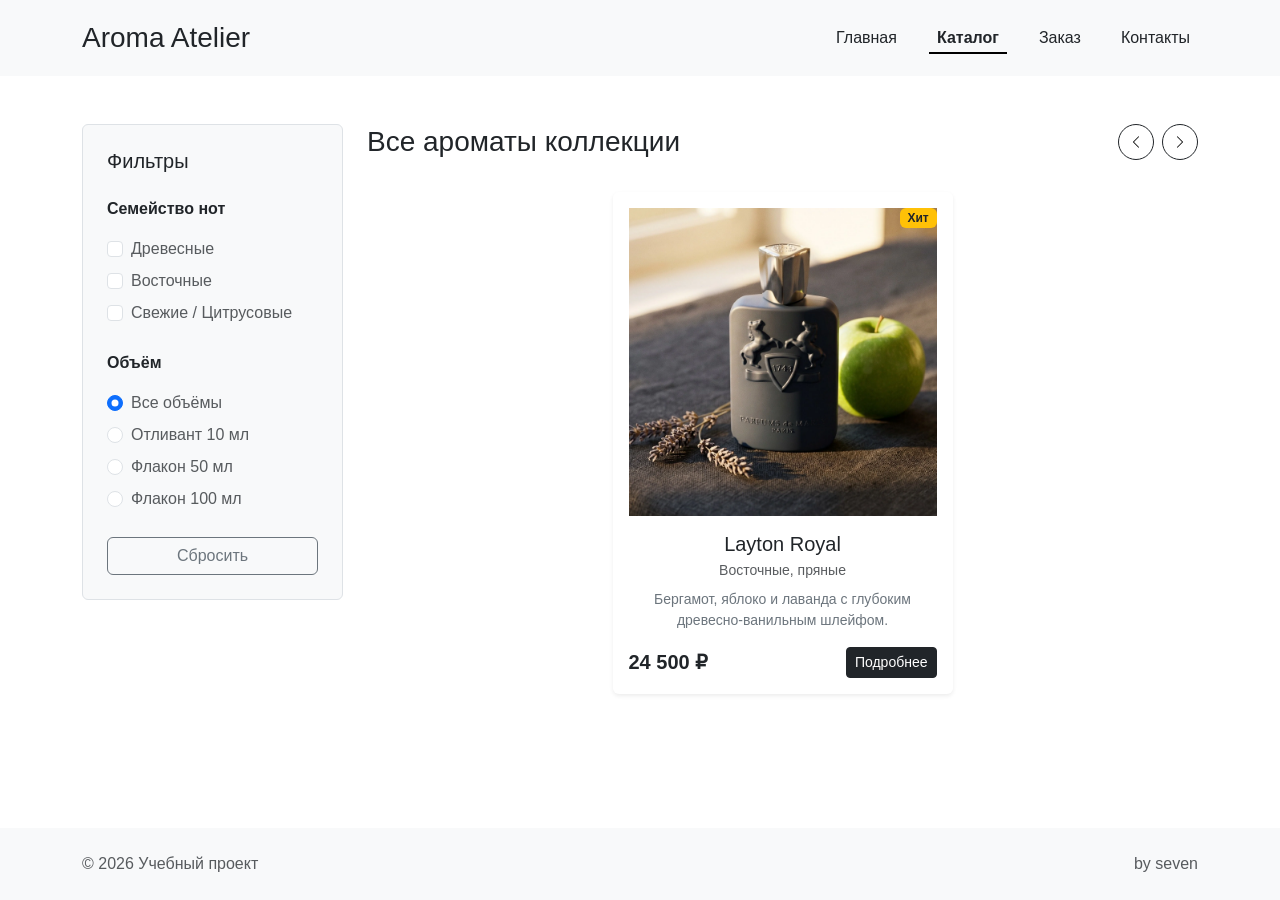
==== commit e4d72083: "Изменения под требования" ====
--- a/catalog.html
+++ b/catalog.html
@@ -5,7 +5,8 @@
   <meta name="viewport" content="width=device-width, initial-scale=1.0">
   <title>Каталог — Aroma Atelier</title>
   <meta name="description" content="Каталог селективной и нишевой парфюмерии: восточные, древесные и свежие ароматы.">
-  <link href="https://cdn.jsdelivr.net/npm/bootstrap@5.3.3/dist/css/bootstrap.min.css" rel="stylesheet">
+  
+  <link rel="stylesheet" href="css/bootstrap.min.css">
   <link rel="stylesheet" href="css/style.css">
 </head>
 <body class="d-flex flex-column min-vh-100">
@@ -33,11 +34,10 @@
     <div class="row g-4">
       
       <!-- Левая колонка: Фильтры (3 колонки из 12) -->
-      <aside class="col-md-3">
+      <aside class="col-md-4 col-lg-3">
         <div class="bg-light border rounded p-4 sticky-top" style="top: 20px;">
           <h2 class="h5 mb-4">Фильтры</h2>
           <form>
-            <!-- Чекбоксы -->
             <fieldset class="mb-4">
               <legend class="fs-6 fw-bold mb-3">Семейство нот</legend>
               <div class="form-check mb-2">
@@ -54,7 +54,6 @@
               </div>
             </fieldset>
 
-            <!-- Радиокнопки -->
             <fieldset class="mb-4">
               <legend class="fs-6 fw-bold mb-3">Объём</legend>
               <div class="form-check mb-2">
@@ -80,59 +79,89 @@
         </div>
       </aside>
 
-      <!-- Правая колонка: Сетка товаров (9 колонок из 12) -->
-      <section class="col-md-9">
-        <h2 class="h3 mb-4">Все ароматы коллекции</h2>
-        <div class="row g-4">
+      <!-- Правая колонка: Карусель карточек товаров (9 колонок из 12) -->
+      <section class="col-md-8 col-lg-9">
+        
+        <div id="carouselStacked" class="carousel slide" data-bs-ride="false">
           
-          <!-- Карточка 1 -->
-          <div class="col-sm-6 col-lg-4">
-            <article class="card h-100 shadow-sm border-0 position-relative">
-              <span class="badge bg-warning text-dark position-absolute top-0 end-0 m-3">Хит</span>
-              <div class="card-body d-flex flex-column">
-                <h3 class="card-title h5 mt-2">Layton Royal</h3>
-                <p class="card-subtitle mb-2 text-muted small">Восточные, пряные</p>
-                <p class="card-text text-secondary mb-4 flex-grow-1">Бергамот, яблоко и лаванда с глубоким древесно-ванильным шлейфом.</p>
-                <div class="d-flex justify-content-between align-items-center">
-                  <span class="fw-bold">24 500 ₽</span>
-                  <a href="product.html" class="btn btn-sm btn-dark">Подробнее</a>
-                </div>
-              </div>
-            </article>
+          <!-- Верхний блок с заголовком и кнопками переключения -->
+          <div class="d-flex justify-content-between align-items-center mb-4">
+            <h2 class="h3 mb-0">Все ароматы коллекции</h2>
+            <div class="d-flex gap-2">
+              <button class="btn btn-outline-dark btn-sm rounded-circle d-flex align-items-center justify-content-center" 
+                      type="button" 
+                      data-bs-target="#carouselStacked" 
+                      data-bs-slide="prev" 
+                      style="width: 36px; height: 36px;">
+                <span class="carousel-control-prev-icon" aria-hidden="true" style="filter: invert(1); width: 14px; height: 14px;"></span>
+                <span class="visually-hidden">Предыдущий</span>
+              </button>
+              <button class="btn btn-outline-dark btn-sm rounded-circle d-flex align-items-center justify-content-center" 
+                      type="button" 
+                      data-bs-target="#carouselStacked" 
+                      data-bs-slide="next" 
+                      style="width: 36px; height: 36px;">
+                <span class="carousel-control-next-icon" aria-hidden="true" style="filter: invert(1); width: 14px; height: 14px;"></span>
+                <span class="visually-hidden">Следующий</span>
+              </button>
+            </div>
           </div>
 
-          <!-- Карточка 2 -->
-          <div class="col-sm-6 col-lg-4">
-            <article class="card h-100 shadow-sm border-0 position-relative">
-              <span class="badge bg-danger position-absolute top-0 end-0 m-3">-15%</span>
-              <div class="card-body d-flex flex-column">
-                <h3 class="card-title h5 mt-2">Santal Wood</h3>
-                <p class="card-subtitle mb-2 text-muted small">Древесные, кожаные</p>
-                <p class="card-text text-secondary mb-4 flex-grow-1">Тёплый австралийский сандал, сухой кедр и мягкая замша.</p>
-                <div class="d-flex justify-content-between align-items-center">
-                  <span class="fw-bold">18 700 ₽</span>
-                  <a href="product.html" class="btn btn-sm btn-dark">Подробнее</a>
+          <!-- Карусель -->
+          <div class="carousel-inner rounded-5 p-2">
+            
+            <!-- Слайд 1 -->
+            <div class="carousel-item active">
+              <section class="card mx-auto shadow-sm border-0 position-relative" style="max-width: 340px;">
+                <span class="badge bg-warning text-dark position-absolute top-0 end-0 m-3">Хит</span>
+                <img src="images/layton-hero.webp" class="card-img-top p-3 rounded-4" alt="Layton Royal">
+                <div class="card-body text-center pt-0">
+                  <h4 class="card-title h5">Layton Royal</h4>
+                  <p class="card-subtitle mb-2 text-muted small">Восточные, пряные</p>
+                  <p class="card-text text-secondary small">Бергамот, яблоко и лаванда с глубоким древесно-ванильным шлейфом.</p>
+                  <div class="d-flex justify-content-between align-items-center mt-3">
+                    <span class="fw-bold fs-5">24 500 ₽</span>
+                    <a href="product.html" class="btn btn-dark btn-sm">Подробнее</a>
+                  </div>
                 </div>
-              </div>
-            </article>
+              </section>
+            </div>
+
+            <!-- Слайд 2 -->
+            <div class="carousel-item">
+              <section class="card mx-auto shadow-sm border-0 position-relative" style="max-width: 340px;">
+                <span class="badge bg-danger position-absolute top-0 end-0 m-3">-15%</span>
+                <img src="images/layton-hero.webp" class="card-img-top p-3 rounded-4" alt="Santal Wood">
+                <div class="card-body text-center pt-0">
+                  <h4 class="card-title h5">Santal Wood</h4>
+                  <p class="card-subtitle mb-2 text-muted small">Древесные, кожаные</p>
+                  <p class="card-text text-secondary small">Тёплый австралийский сандал, сухой кедр и мягкая замша.</p>
+                  <div class="d-flex justify-content-between align-items-center mt-3">
+                    <span class="fw-bold fs-5">18 700 ₽</span>
+                    <a href="product.html" class="btn btn-dark btn-sm">Подробнее</a>
+                  </div>
+                </div>
+              </section>
+            </div>
+
+            <!-- Слайд 3 -->
+            <div class="carousel-item">
+              <section class="card mx-auto shadow-sm border-0 position-relative" style="max-width: 340px;">
+                <span class="badge bg-info text-dark position-absolute top-0 end-0 m-3">Новинка</span>
+                <img src="images/layton-hero.webp" class="card-img-top p-3 rounded-4" alt="Mineral Amber">
+                <div class="card-body text-center pt-0">
+                  <h4 class="card-title h5">Mineral Amber</h4>
+                  <p class="card-subtitle mb-2 text-muted small">Свежие, минеральные</p>
+                  <p class="card-text text-secondary small">Искрящийся грейпфрут, влажный ветивер и прохладная серая амбра.</p>
+                  <div class="d-flex justify-content-between align-items-center mt-3">
+                    <span class="fw-bold fs-5">21 000 ₽</span>
+                    <a href="product.html" class="btn btn-dark btn-sm">Подробнее</a>
+                  </div>
+                </div>
+              </section>
+            </div>
+
           </div>
-
-          <!-- Карточка 3 -->
-          <div class="col-sm-6 col-lg-4">
-            <article class="card h-100 shadow-sm border-0 position-relative">
-              <span class="badge bg-info text-dark position-absolute top-0 end-0 m-3">Новинка</span>
-              <div class="card-body d-flex flex-column">
-                <h3 class="card-title h5 mt-2">Mineral Amber</h3>
-                <p class="card-subtitle mb-2 text-muted small">Свежие, минеральные</p>
-                <p class="card-text text-secondary mb-4 flex-grow-1">Искрящийся грейпфрут, влажный ветивер и прохладная серая амбра.</p>
-                <div class="d-flex justify-content-between align-items-center">
-                  <span class="fw-bold">21 000 ₽</span>
-                  <a href="product.html" class="btn btn-sm btn-dark">Подробнее</a>
-                </div>
-              </div>
-            </article>
-          </div>
-
         </div>
       </section>
 
@@ -146,6 +175,6 @@
     </div>
   </footer>
 
-  <script src="https://cdn.jsdelivr.net/npm/bootstrap@5.3.3/dist/js/bootstrap.bundle.min.js"></script>
+  <script src="js/bootstrap.bundle.min.js"></script>
 </body>
 </html>
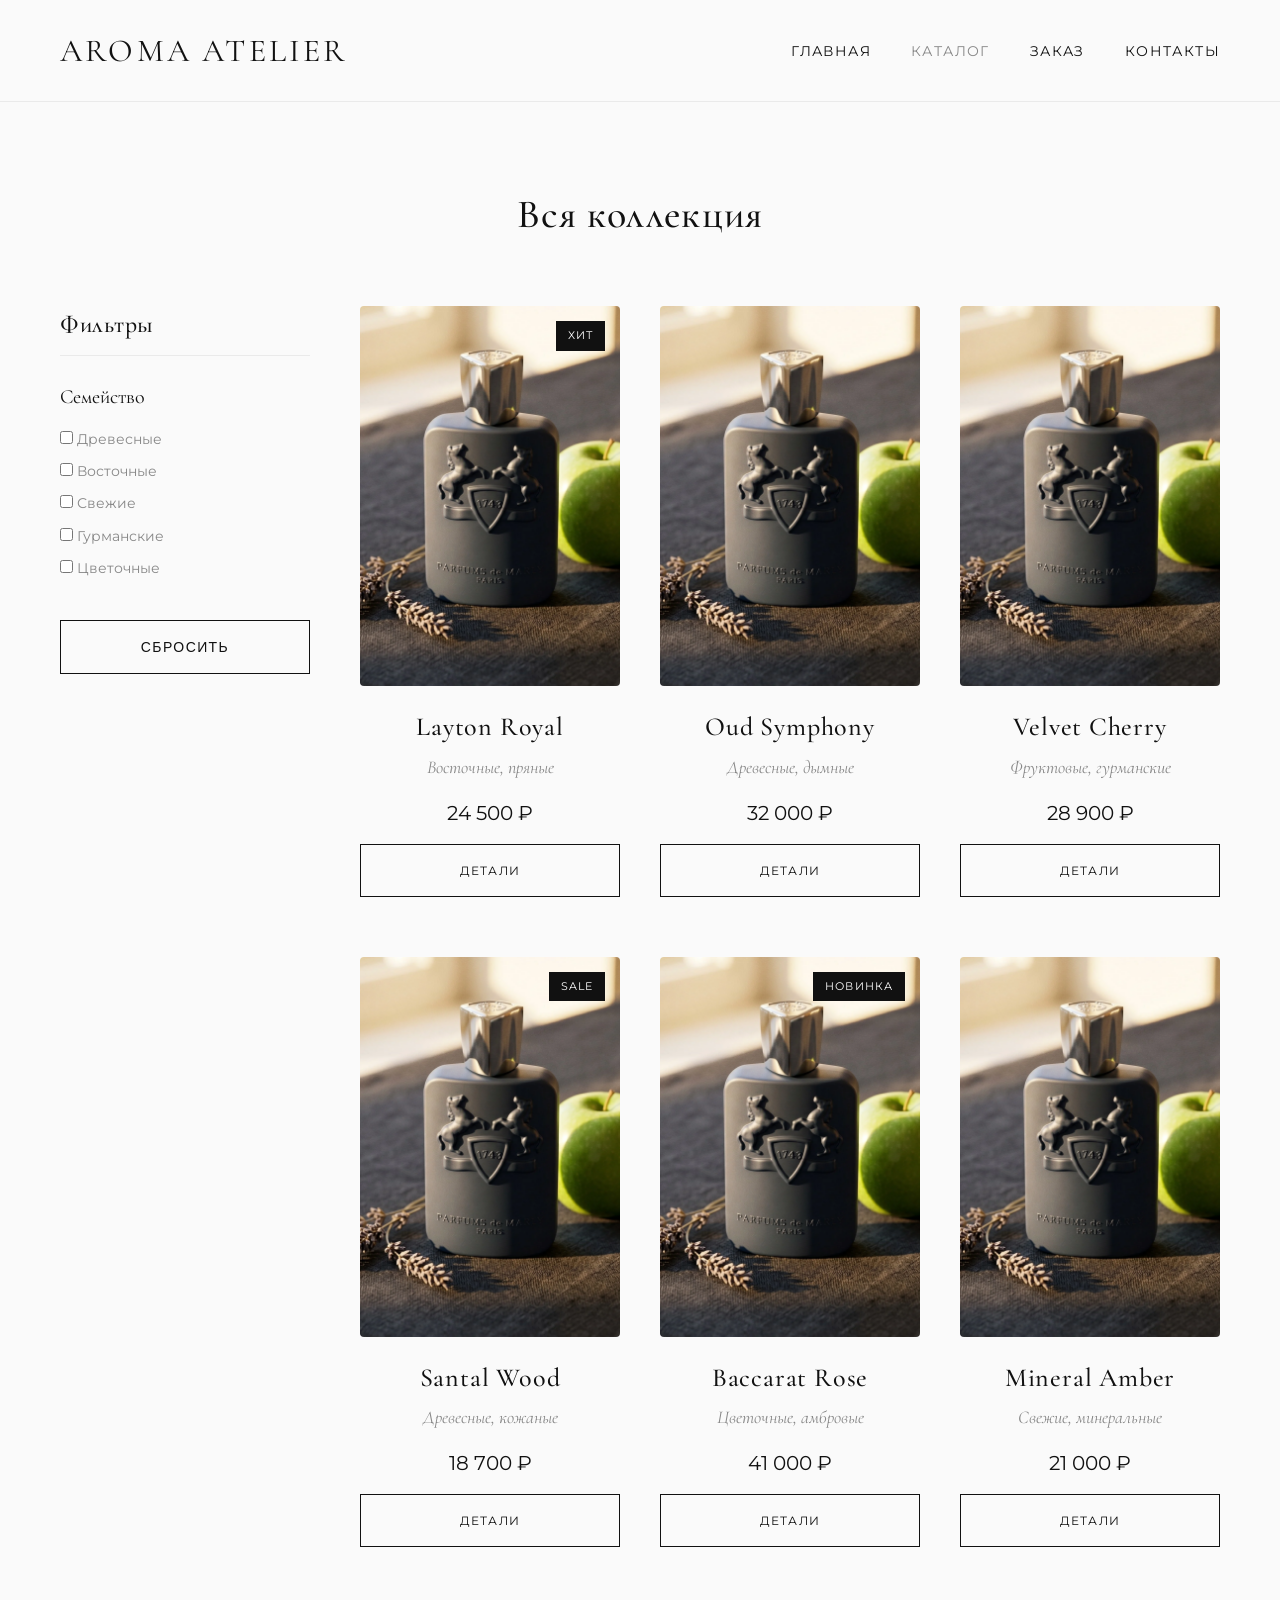
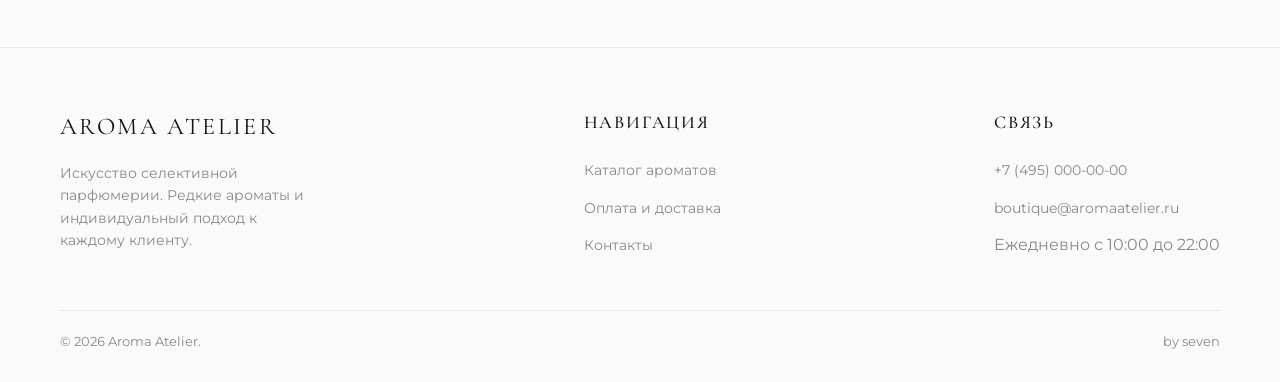
==== commit ecff0bd4: "3 КР" ====
--- a/catalog.html
+++ b/catalog.html
@@ -2,179 +2,148 @@
 <html lang="ru">
 <head>
   <meta charset="UTF-8">
-  <meta name="viewport" content="width=device-width, initial-scale=1.0">
+  <meta name="viewport" content="width=device-width, initial-scale=1">
   <title>Каталог — Aroma Atelier</title>
-  <meta name="description" content="Каталог селективной и нишевой парфюмерии: восточные, древесные и свежие ароматы.">
-  
-  <link rel="stylesheet" href="css/bootstrap.min.css">
   <link rel="stylesheet" href="css/style.css">
+  <link rel="stylesheet" href="css/responsive.css">
 </head>
-<body class="d-flex flex-column min-vh-100">
+<body>
 
-  <header class="bg-light py-2">
-    <div class="container">
-      <nav class="navbar navbar-expand-md navbar-light">
-        <a class="navbar-brand fs-3 text-dark mb-0 h1" href="index.html">Aroma Atelier</a>
-        <button class="navbar-toggler" type="button" data-bs-toggle="collapse" data-bs-target="#navbarNav" aria-controls="navbarNav" aria-expanded="false" aria-label="Переключатель навигации">
-          <span class="navbar-toggler-icon"></span>
-        </button>
-        <div class="collapse navbar-collapse justify-content-end" id="navbarNav">
-          <ul class="navbar-nav gap-md-4 mt-3 mt-md-0">
-            <li class="nav-item"><a class="nav-link text-dark" href="index.html">Главная</a></li>
-            <li class="nav-item"><a class="nav-link text-dark fw-bold active-nav-link" href="catalog.html" aria-current="page">Каталог</a></li>
-            <li class="nav-item"><a class="nav-link text-dark" href="order.html">Заказ</a></li>
-            <li class="nav-item"><a class="nav-link text-dark" href="contacts.html">Контакты</a></li>
-          </ul>
-        </div>
+  <header class="header">
+    <div class="container header-inner">
+      <a href="index.html" class="logo">Aroma Atelier</a>
+      <nav>
+        <ul class="nav-list">
+          <li><a href="index.html" class="nav-link">Главная</a></li>
+          <li><a href="catalog.html" class="nav-link active">Каталог</a></li>
+          <li><a href="order.html" class="nav-link">Заказ</a></li>
+          <li><a href="contacts.html" class="nav-link">Контакты</a></li>
+        </ul>
       </nav>
     </div>
   </header>
 
-  <main class="container py-5 flex-grow-1">
-    <div class="row g-4">
+  <main class="main-content">
+    <div class="container section">
+      <h1 class="section-title">Вся коллекция</h1>
       
-      <!-- Левая колонка: Фильтры (3 колонки из 12) -->
-      <aside class="col-md-4 col-lg-3">
-        <div class="bg-light border rounded p-4 sticky-top" style="top: 20px;">
-          <h2 class="h5 mb-4">Фильтры</h2>
+      <div class="catalog-layout">
+        <aside class="sidebar">
+          <h2 class="sidebar-title">Фильтры</h2>
           <form>
-            <fieldset class="mb-4">
-              <legend class="fs-6 fw-bold mb-3">Семейство нот</legend>
-              <div class="form-check mb-2">
-                <input class="form-check-input" type="checkbox" value="woody" id="wood">
-                <label class="form-check-label text-muted" for="wood">Древесные</label>
-              </div>
-              <div class="form-check mb-2">
-                <input class="form-check-input" type="checkbox" value="oriental" id="orient">
-                <label class="form-check-label text-muted" for="orient">Восточные</label>
-              </div>
-              <div class="form-check">
-                <input class="form-check-input" type="checkbox" value="fresh" id="fresh">
-                <label class="form-check-label text-muted" for="fresh">Свежие / Цитрусовые</label>
-              </div>
+            <fieldset class="filter-group">
+              <legend class="filter-legend">Семейство</legend>
+              <label class="checkbox-label"><input type="checkbox"> Древесные</label>
+              <label class="checkbox-label"><input type="checkbox"> Восточные</label>
+              <label class="checkbox-label"><input type="checkbox"> Свежие</label>
+              <label class="checkbox-label"><input type="checkbox"> Гурманские</label>
+              <label class="checkbox-label"><input type="checkbox"> Цветочные</label>
             </fieldset>
+            <button type="reset" class="btn btn-outline btn-large">Сбросить</button>
+          </form>
+        </aside>
 
-            <fieldset class="mb-4">
-              <legend class="fs-6 fw-bold mb-3">Объём</legend>
-              <div class="form-check mb-2">
-                <input class="form-check-input" type="radio" name="volume" id="volAll" checked>
-                <label class="form-check-label text-muted" for="volAll">Все объёмы</label>
-              </div>
-              <div class="form-check mb-2">
-                <input class="form-check-input" type="radio" name="volume" id="vol10">
-                <label class="form-check-label text-muted" for="vol10">Отливант 10 мл</label>
-              </div>
-              <div class="form-check mb-2">
-                <input class="form-check-input" type="radio" name="volume" id="vol50">
-                <label class="form-check-label text-muted" for="vol50">Флакон 50 мл</label>
-              </div>
-              <div class="form-check">
-                <input class="form-check-input" type="radio" name="volume" id="vol100">
-                <label class="form-check-label text-muted" for="vol100">Флакон 100 мл</label>
-              </div>
-            </fieldset>
+        <div class="catalog-grid">
+          <article class="product-card">
+            <span class="badge">Хит</span>
+            <img src="images/layton-hero.webp" alt="Layton Royal" class="card-img">
+            <div class="card-content">
+              <h3 class="card-title">Layton Royal</h3>
+              <p class="card-category">Восточные, пряные</p>
+              <span class="card-price">24 500 ₽</span>
+              <a href="product.html" class="btn btn-outline">Детали</a>
+            </div>
+          </article>
+          
+          <article class="product-card">
+            <img src="images/layton-hero.webp" alt="Oud Symphony" class="card-img">
+            <div class="card-content">
+              <h3 class="card-title">Oud Symphony</h3>
+              <p class="card-category">Древесные, дымные</p>
+              <span class="card-price">32 000 ₽</span>
+              <a href="product.html" class="btn btn-outline">Детали</a>
+            </div>
+          </article>
 
-            <button type="reset" class="btn btn-outline-secondary w-100">Сбросить</button>
-          </form>
+          <article class="product-card">
+            <img src="images/layton-hero.webp" alt="Velvet Cherry" class="card-img">
+            <div class="card-content">
+              <h3 class="card-title">Velvet Cherry</h3>
+              <p class="card-category">Фруктовые, гурманские</p>
+              <span class="card-price">28 900 ₽</span>
+              <a href="product.html" class="btn btn-outline">Детали</a>
+            </div>
+          </article>
+
+          <article class="product-card">
+            <span class="badge">Sale</span>
+            <img src="images/layton-hero.webp" alt="Santal Wood" class="card-img">
+            <div class="card-content">
+              <h3 class="card-title">Santal Wood</h3>
+              <p class="card-category">Древесные, кожаные</p>
+              <span class="card-price">18 700 ₽</span>
+              <a href="product.html" class="btn btn-outline">Детали</a>
+            </div>
+          </article>
+
+          <article class="product-card">
+             <span class="badge">Новинка</span>
+             <img src="images/layton-hero.webp" alt="Baccarat Rose" class="card-img">
+             <div class="card-content">
+               <h3 class="card-title">Baccarat Rose</h3>
+               <p class="card-category">Цветочные, амбровые</p>
+               <span class="card-price">41 000 ₽</span>
+               <a href="product.html" class="btn btn-outline">Детали</a>
+             </div>
+           </article>
+
+           <article class="product-card">
+             <img src="images/layton-hero.webp" alt="Mineral Amber" class="card-img">
+             <div class="card-content">
+               <h3 class="card-title">Mineral Amber</h3>
+               <p class="card-category">Свежие, минеральные</p>
+               <span class="card-price">21 000 ₽</span>
+               <a href="product.html" class="btn btn-outline">Детали</a>
+             </div>
+           </article>
         </div>
-      </aside>
-
-      <!-- Правая колонка: Карусель карточек товаров (9 колонок из 12) -->
-      <section class="col-md-8 col-lg-9">
-        
-        <div id="carouselStacked" class="carousel slide" data-bs-ride="false">
-          
-          <!-- Верхний блок с заголовком и кнопками переключения -->
-          <div class="d-flex justify-content-between align-items-center mb-4">
-            <h2 class="h3 mb-0">Все ароматы коллекции</h2>
-            <div class="d-flex gap-2">
-              <button class="btn btn-outline-dark btn-sm rounded-circle d-flex align-items-center justify-content-center" 
-                      type="button" 
-                      data-bs-target="#carouselStacked" 
-                      data-bs-slide="prev" 
-                      style="width: 36px; height: 36px;">
-                <span class="carousel-control-prev-icon" aria-hidden="true" style="filter: invert(1); width: 14px; height: 14px;"></span>
-                <span class="visually-hidden">Предыдущий</span>
-              </button>
-              <button class="btn btn-outline-dark btn-sm rounded-circle d-flex align-items-center justify-content-center" 
-                      type="button" 
-                      data-bs-target="#carouselStacked" 
-                      data-bs-slide="next" 
-                      style="width: 36px; height: 36px;">
-                <span class="carousel-control-next-icon" aria-hidden="true" style="filter: invert(1); width: 14px; height: 14px;"></span>
-                <span class="visually-hidden">Следующий</span>
-              </button>
-            </div>
-          </div>
-
-          <!-- Карусель -->
-          <div class="carousel-inner rounded-5 p-2">
-            
-            <!-- Слайд 1 -->
-            <div class="carousel-item active">
-              <section class="card mx-auto shadow-sm border-0 position-relative" style="max-width: 340px;">
-                <span class="badge bg-warning text-dark position-absolute top-0 end-0 m-3">Хит</span>
-                <img src="images/layton-hero.webp" class="card-img-top p-3 rounded-4" alt="Layton Royal">
-                <div class="card-body text-center pt-0">
-                  <h4 class="card-title h5">Layton Royal</h4>
-                  <p class="card-subtitle mb-2 text-muted small">Восточные, пряные</p>
-                  <p class="card-text text-secondary small">Бергамот, яблоко и лаванда с глубоким древесно-ванильным шлейфом.</p>
-                  <div class="d-flex justify-content-between align-items-center mt-3">
-                    <span class="fw-bold fs-5">24 500 ₽</span>
-                    <a href="product.html" class="btn btn-dark btn-sm">Подробнее</a>
-                  </div>
-                </div>
-              </section>
-            </div>
-
-            <!-- Слайд 2 -->
-            <div class="carousel-item">
-              <section class="card mx-auto shadow-sm border-0 position-relative" style="max-width: 340px;">
-                <span class="badge bg-danger position-absolute top-0 end-0 m-3">-15%</span>
-                <img src="images/layton-hero.webp" class="card-img-top p-3 rounded-4" alt="Santal Wood">
-                <div class="card-body text-center pt-0">
-                  <h4 class="card-title h5">Santal Wood</h4>
-                  <p class="card-subtitle mb-2 text-muted small">Древесные, кожаные</p>
-                  <p class="card-text text-secondary small">Тёплый австралийский сандал, сухой кедр и мягкая замша.</p>
-                  <div class="d-flex justify-content-between align-items-center mt-3">
-                    <span class="fw-bold fs-5">18 700 ₽</span>
-                    <a href="product.html" class="btn btn-dark btn-sm">Подробнее</a>
-                  </div>
-                </div>
-              </section>
-            </div>
-
-            <!-- Слайд 3 -->
-            <div class="carousel-item">
-              <section class="card mx-auto shadow-sm border-0 position-relative" style="max-width: 340px;">
-                <span class="badge bg-info text-dark position-absolute top-0 end-0 m-3">Новинка</span>
-                <img src="images/layton-hero.webp" class="card-img-top p-3 rounded-4" alt="Mineral Amber">
-                <div class="card-body text-center pt-0">
-                  <h4 class="card-title h5">Mineral Amber</h4>
-                  <p class="card-subtitle mb-2 text-muted small">Свежие, минеральные</p>
-                  <p class="card-text text-secondary small">Искрящийся грейпфрут, влажный ветивер и прохладная серая амбра.</p>
-                  <div class="d-flex justify-content-between align-items-center mt-3">
-                    <span class="fw-bold fs-5">21 000 ₽</span>
-                    <a href="product.html" class="btn btn-dark btn-sm">Подробнее</a>
-                  </div>
-                </div>
-              </section>
-            </div>
-
-          </div>
-        </div>
-      </section>
-
+      </div>
     </div>
   </main>
 
-  <footer class="bg-light py-4 mt-auto">
-    <div class="container d-flex justify-content-between align-items-center">
-      <p class="mb-0 text-muted">&copy; 2026 Учебный проект</p>
-      <p class="mb-0 text-muted">by seven</p>
+  <footer class="footer">
+    <div class="container footer-grid">
+      <div class="footer-col">
+        <a href="index.html" class="logo" style="font-size: 24px; margin-bottom: 15px; display: inline-block;">Aroma Atelier</a>
+        <p style="color: var(--color-gray); font-size: 14px; max-width: 250px;">Искусство селективной парфюмерии. Редкие ароматы и индивидуальный подход к каждому клиенту.</p>
+      </div>
+      
+      <div class="footer-col">
+        <h4 class="footer-title">Навигация</h4>
+        <ul class="footer-list">
+          <li><a href="catalog.html">Каталог ароматов</a></li>
+          <li><a href="order.html">Оплата и доставка</a></li>
+          <li><a href="contacts.html">Контакты</a></li>
+        </ul>
+      </div>
+
+      <div class="footer-col">
+        <h4 class="footer-title">Связь</h4>
+        <ul class="footer-list">
+          <li><a href="tel:+74950000000">+7 (495) 000-00-00</a></li>
+          <li><a href="mailto:boutique@aromaatelier.ru">boutique@aromaatelier.ru</a></li>
+          <li style="margin-top: 10px; color: var(--color-gray);">Ежедневно с 10:00 до 22:00</li>
+        </ul>
+      </div>
+    </div>
+    
+    <div class="container">
+      <div class="footer-bottom">
+        <p>&copy; 2026 Aroma Atelier.</p>
+        <p>by seven</p>
+      </div>
     </div>
   </footer>
 
-  <script src="js/bootstrap.bundle.min.js"></script>
 </body>
 </html>
--- a/css/style.css
+++ b/css/style.css
@@ -0,0 +1,471 @@
+@import url('https://fonts.googleapis.com/css2?family=Cormorant+Garamond:ital,wght@0,400;0,500;0,600;1,400&family=Montserrat:wght@300;400;500&display=swap');
+
+:root {
+  --color-bg: #FAFAFA;
+  --color-dark: #111111;
+  --color-gray: #888888;
+  --color-border: #EAEAEA;
+  --color-accent: #666666;
+  --font-heading: 'Cormorant Garamond', serif;
+  --font-text: 'Montserrat', sans-serif;
+}
+
+* {
+  margin: 0;
+  padding: 0;
+  box-sizing: border-box;
+}
+
+html {
+  overflow-y: scroll;
+}
+
+body {
+  background-color: var(--color-bg);
+  font-family: var(--font-text);
+  color: var(--color-dark);
+  line-height: 1.6;
+  display: flex;
+  flex-direction: column;
+  min-height: 100vh;
+}
+
+h1, h2, h3, h4, h5, h6 {
+  font-family: var(--font-heading);
+  font-weight: 500;
+  letter-spacing: 0.03em;
+}
+
+img {
+  max-width: 100%;
+  height: auto;
+}
+
+.main-content {
+  flex-grow: 1;
+}
+
+.container {
+  max-width: 1200px;
+  margin: 0 auto;
+  padding: 0 20px;
+  box-sizing: border-box;
+}
+
+.section {
+  padding-top: 80px;
+  padding-bottom: 80px;
+}
+
+/* --- ШАПКА --- */
+.header {
+  background-color: var(--color-bg);
+  border-bottom: 1px solid var(--color-border);
+  padding: 25px 0;
+}
+
+.header-inner {
+  display: flex;
+  justify-content: space-between;
+  align-items: center;
+}
+
+.logo {
+  font-family: var(--font-heading);
+  font-size: 32px;
+  text-transform: uppercase;
+  letter-spacing: 0.1em;
+  text-decoration: none;
+  color: var(--color-dark);
+}
+
+.nav-list {
+  display: flex;
+  gap: 40px;
+  list-style: none;
+}
+
+.nav-link {
+  text-decoration: none;
+  color: var(--color-dark);
+  font-size: 14px;
+  text-transform: uppercase;
+  letter-spacing: 0.1em;
+  transition: color 0.3s;
+  position: relative;
+}
+
+.nav-link:hover, .nav-link.active {
+  color: var(--color-gray);
+}
+
+/* --- КНОПКИ --- */
+.btn {
+  display: inline-block;
+  padding: 16px 32px;
+  border: 1px solid var(--color-dark);
+  background-color: var(--color-dark); 
+  color: #fff;
+  text-transform: uppercase;
+  font-size: 12px;
+  letter-spacing: 0.1em;
+  text-decoration: none;
+  cursor: pointer;
+  transition: all 0.4s ease;
+  text-align: center;
+}
+
+.btn:hover {
+  background-color: transparent;
+  color: var(--color-dark);
+}
+
+.btn-primary {
+  background-color: var(--color-dark);
+  color: #fff;
+}
+
+.btn-primary:hover {
+  background-color: transparent;
+  color: var(--color-dark);
+}
+
+.btn-outline {
+  background-color: transparent;
+  color: var(--color-dark);
+}
+
+.btn-outline:hover {
+  background-color: var(--color-dark);
+  color: #fff;
+}
+
+.btn-large {
+  width: 100%;
+  padding: 18px;
+  font-size: 14px;
+}
+
+/* --- HERO БЛОК  --- */
+.hero {
+  display: flex;
+  align-items: center;
+  justify-content: space-between;
+  padding: 80px 5%;
+  background-color: #faf9f7;
+}
+
+.hero-content {
+  flex: 1;
+  max-width: 500px;
+}
+
+.hero-content h1 {
+  font-family: var(--font-heading);
+  font-size: 48px;
+  font-weight: normal;
+  line-height: 1.2;
+  margin-bottom: 24px;
+}
+
+.hero-content p {
+  font-style: italic;
+  color: #666;
+  margin-bottom: 40px;
+}
+
+.hero-subtitle {
+  font-family: var(--font-heading);
+  font-style: italic;
+  font-size: 26px;
+  color: var(--color-gray);
+  margin-bottom: 40px;
+}
+
+.hero-image {
+  flex: 1;
+  display: flex;
+  justify-content: flex-end;
+  max-width: 600px;
+}
+
+.hero-image img {
+  border-radius: 4px;
+}
+
+/* --- СЕТКА ТОВАРОВ И КАРТОЧКИ --- */
+.section-title {
+  font-size: 40px;
+  text-align: center;
+  margin-bottom: 60px;
+}
+
+.products-grid {
+  display: grid;
+  grid-template-columns: repeat(3, 1fr);
+  gap: 40px;
+}
+
+.product-card {
+  position: relative;
+  background: transparent;
+  transition: transform 0.4s ease;
+  
+  display: flex;
+  flex-direction: column;
+  height: 100%;
+}
+
+@media (hover: hover) {
+  .product-card:hover {
+    transform: translateY(-8px);
+  }
+}
+
+.badge {
+  position: absolute;
+  top: 15px;
+  right: 15px;
+  background-color: var(--color-dark);
+  color: #fff;
+  padding: 6px 12px;
+  font-size: 11px;
+  text-transform: uppercase;
+  letter-spacing: 0.1em;
+}
+
+.card-img {
+  width: 100%;
+  height: 380px;
+  object-fit: cover;
+  border-radius: 4px;
+  background-color: #F5F5F5;
+}
+
+.card-content {
+  padding: 20px 0;
+  text-align: center;
+  
+  display: flex;
+  flex-direction: column;
+  flex-grow: 1;
+}
+
+.card-content .btn {
+  margin-top: auto;
+}
+
+.card-title {
+  font-size: 26px;
+  margin-bottom: 5px;
+}
+
+.card-category {
+  font-family: var(--font-heading);
+  font-style: italic;
+  color: var(--color-gray);
+  font-size: 18px;
+  text-transform: none;
+  letter-spacing: 0;
+  margin-bottom: 15px;
+}
+
+.card-price {
+  display: block;
+  font-size: 20px;
+  margin-bottom: 15px;
+}
+
+/* --- КАТАЛОГ --- */
+.catalog-layout {
+  display: flex;
+  gap: 50px;
+  align-items: flex-start;
+}
+
+.sidebar {
+  flex: 0 0 250px;
+}
+
+.sidebar-title {
+  font-size: 24px;
+  margin-bottom: 25px;
+  padding-bottom: 10px;
+  border-bottom: 1px solid var(--color-border);
+}
+
+.filter-group {
+  border: none;
+  margin-bottom: 30px;
+}
+
+.filter-legend {
+  font-family: var(--font-heading);
+  font-size: 20px;
+  margin-bottom: 15px;
+}
+
+.checkbox-label {
+  display: block;
+  margin-bottom: 10px;
+  font-size: 14px;
+  color: var(--color-gray);
+  cursor: pointer;
+}
+
+.catalog-grid {
+  flex: 1;
+  display: grid;
+  grid-template-columns: repeat(3, 1fr);
+  gap: 40px;
+}
+
+/* --- СТРАНИЦА ТОВАРА --- */
+.product-layout {
+  display: flex;
+  gap: 60px;
+}
+
+.product-gallery {
+  flex: 1;
+}
+
+.product-img-main {
+  width: 100%;
+  border-radius: 4px;
+  background: #F5F5F5;
+}
+
+.product-info {
+  flex: 1;
+}
+
+.product-title {
+  font-size: 48px;
+  margin-bottom: 15px;
+  margin-top: 20px;
+}
+
+.product-price-large {
+  font-size: 32px;
+  margin-bottom: 30px;
+}
+
+.product-description {
+  font-size: 16px;
+  color: var(--color-gray);
+  margin-bottom: 40px;
+}
+
+.table-wrapper {
+  margin-bottom: 40px;
+}
+
+.product-table {
+  width: 100%;
+  border-collapse: collapse;
+}
+
+.product-table th, .product-table td {
+  padding: 15px 0;
+  border-bottom: 1px solid var(--color-border);
+  text-align: left;
+  font-size: 14px;
+}
+
+.product-table th {
+  color: var(--color-gray);
+  font-weight: normal;
+  width: 35%;
+}
+
+/* --- ФОРМЫ (ЗАКАЗ И КОНТАКТЫ) --- */
+.split-layout {
+  display: flex;
+  gap: 60px;
+}
+
+.split-main {
+  flex: 2;
+}
+
+.split-sidebar {
+  flex: 1;
+  background: #fff;
+  padding: 40px;
+  border: 1px solid var(--color-border);
+}
+
+.form-group {
+  margin-bottom: 25px;
+}
+
+.form-label {
+  display: block;
+  margin-bottom: 10px;
+  font-size: 13px;
+  text-transform: uppercase;
+  letter-spacing: 0.05em;
+  color: var(--color-gray);
+}
+
+.form-control {
+  width: 100%;
+  padding: 15px;
+  border: 1px solid var(--color-border);
+  background: transparent;
+  font-family: var(--font-text);
+}
+
+/* --- ПОДВАЛ --- */
+footer, .footer {
+  padding: 60px 0 30px;
+  background-color: var(--color-bg);
+  border-top: 1px solid var(--color-border);
+}
+
+.footer-grid {
+  display: flex;
+  justify-content: space-between;
+  gap: 40px;
+  margin-bottom: 40px;
+}
+
+.footer-title {
+  font-size: 18px;
+  margin-bottom: 20px;
+  text-transform: uppercase;
+  letter-spacing: 0.1em;
+}
+
+.footer-list {
+  list-style: none;
+  padding: 0;
+  margin: 0;
+}
+
+.footer-list li {
+  margin-bottom: 12px;
+}
+
+.footer-list a {
+  text-decoration: none;
+  color: var(--color-gray);
+  font-size: 14px;
+  transition: color 0.3s;
+}
+
+.footer-list a:hover {
+  color: var(--color-accent);
+}
+
+.footer-bottom {
+  display: flex;
+  justify-content: space-between;
+  border-top: 1px solid var(--color-border);
+  padding-top: 20px;
+  color: var(--color-gray);
+  font-size: 13px;
+}
+
+
--- a/css/responsive.css
+++ b/css/responsive.css
@@ -0,0 +1,171 @@
+/* Планшеты */
+@media (max-width: 992px) {
+  .products-grid, 
+  .catalog-grid {
+    grid-template-columns: repeat(2, 1fr); 
+    gap: 30px; 
+    width: 100%;
+    box-sizing: border-box;
+  }
+  
+  .catalog-layout,
+  .product-layout,
+  .split-layout {
+    flex-direction: column;
+    gap: 40px;
+    align-items: stretch;
+  }
+  
+  .sidebar, 
+  .split-sidebar {
+    flex: none;
+    width: 100%; 
+    box-sizing: border-box;
+  }
+}
+
+/* Мобилка */
+@media (max-width: 768px) {
+  /* Шапка */
+  .header-inner {
+    flex-direction: column;
+    gap: 15px;
+  }
+  
+  .nav-list {
+    flex-wrap: wrap;
+    justify-content: center;
+    gap: 15px;
+  }
+  
+  
+  .hero {
+    flex-direction: column;
+    text-align: center;
+    padding: 40px 20px;
+  }
+  
+  .hero-content {
+    max-width: 100%;
+    margin-bottom: 30px;
+  }
+  
+  .hero-content h1 {
+    font-size: 36px;
+  }
+  
+  .hero-image {
+    justify-content: center;
+  }
+  
+  /* Сетки товаров */
+  .products-grid, 
+  .catalog-grid {
+    grid-template-columns: 1fr;
+  }
+  
+  .product-title {
+    font-size: 32px;
+  }
+  
+  .footer-grid {
+    flex-direction: column;
+    text-align: center;
+    gap: 30px;
+  }
+  .footer-grid p {
+    margin-left: auto;
+    margin-right: auto; 
+    text-align: center; 
+  }
+  
+  .footer-bottom {
+    flex-direction: column;
+    align-items: center;
+    text-align: center;
+    gap: 15px;
+  }
+
+
+  /* КАТАЛОГ */  
+  .section {
+    padding-top: 40px;
+    padding-bottom: 40px;
+  }
+  .section-title {
+    margin-bottom: 30px; 
+  }
+
+  .catalog-layout {
+    gap: 30px; 
+  }
+
+  .sidebar {
+    padding: 0 20px 30px; 
+    margin-bottom: 0;
+    border-bottom: 1px solid var(--color-border);
+  }
+
+  .sidebar-title,
+  .filter-legend {
+    text-align: left;
+    margin-bottom: 15px; 
+  }
+
+  .filter-group {
+    display: flex;
+    flex-direction: column;
+    align-items: flex-start; 
+    margin-bottom: 20px; 
+  }
+
+  .checkbox-label {
+    width: 100%;
+    padding: 10px 0;
+    margin-bottom: 0;
+  }
+
+  .catalog-grid {
+    display: grid;
+    grid-template-columns: 1fr;
+    gap: 40px; 
+    width: 100%;
+    padding: 0 15px;
+    box-sizing: border-box;
+  }
+
+  .product-card {
+    width: 100%;
+    max-width: 100%;
+  }
+
+  .card-img {
+    width: 100%;
+    height: auto; 
+    object-fit: cover;
+  }
+
+
+  /* --- ФОРМЫ (ЗАКАЗ И КОНТАКТЫ) --- */
+  
+  .split-layout {
+    padding: 0 15px;
+    gap: 40px;
+  }
+
+  .split-sidebar {
+    padding: 30px 20px;
+    width: 100%;
+    box-sizing: border-box;
+  }
+
+  .form-control {
+    padding: 12px;
+  }
+
+  .split-main h2, 
+  .split-sidebar h2,
+  .split-sidebar h3 {
+    margin-bottom: 20px;
+  }
+}
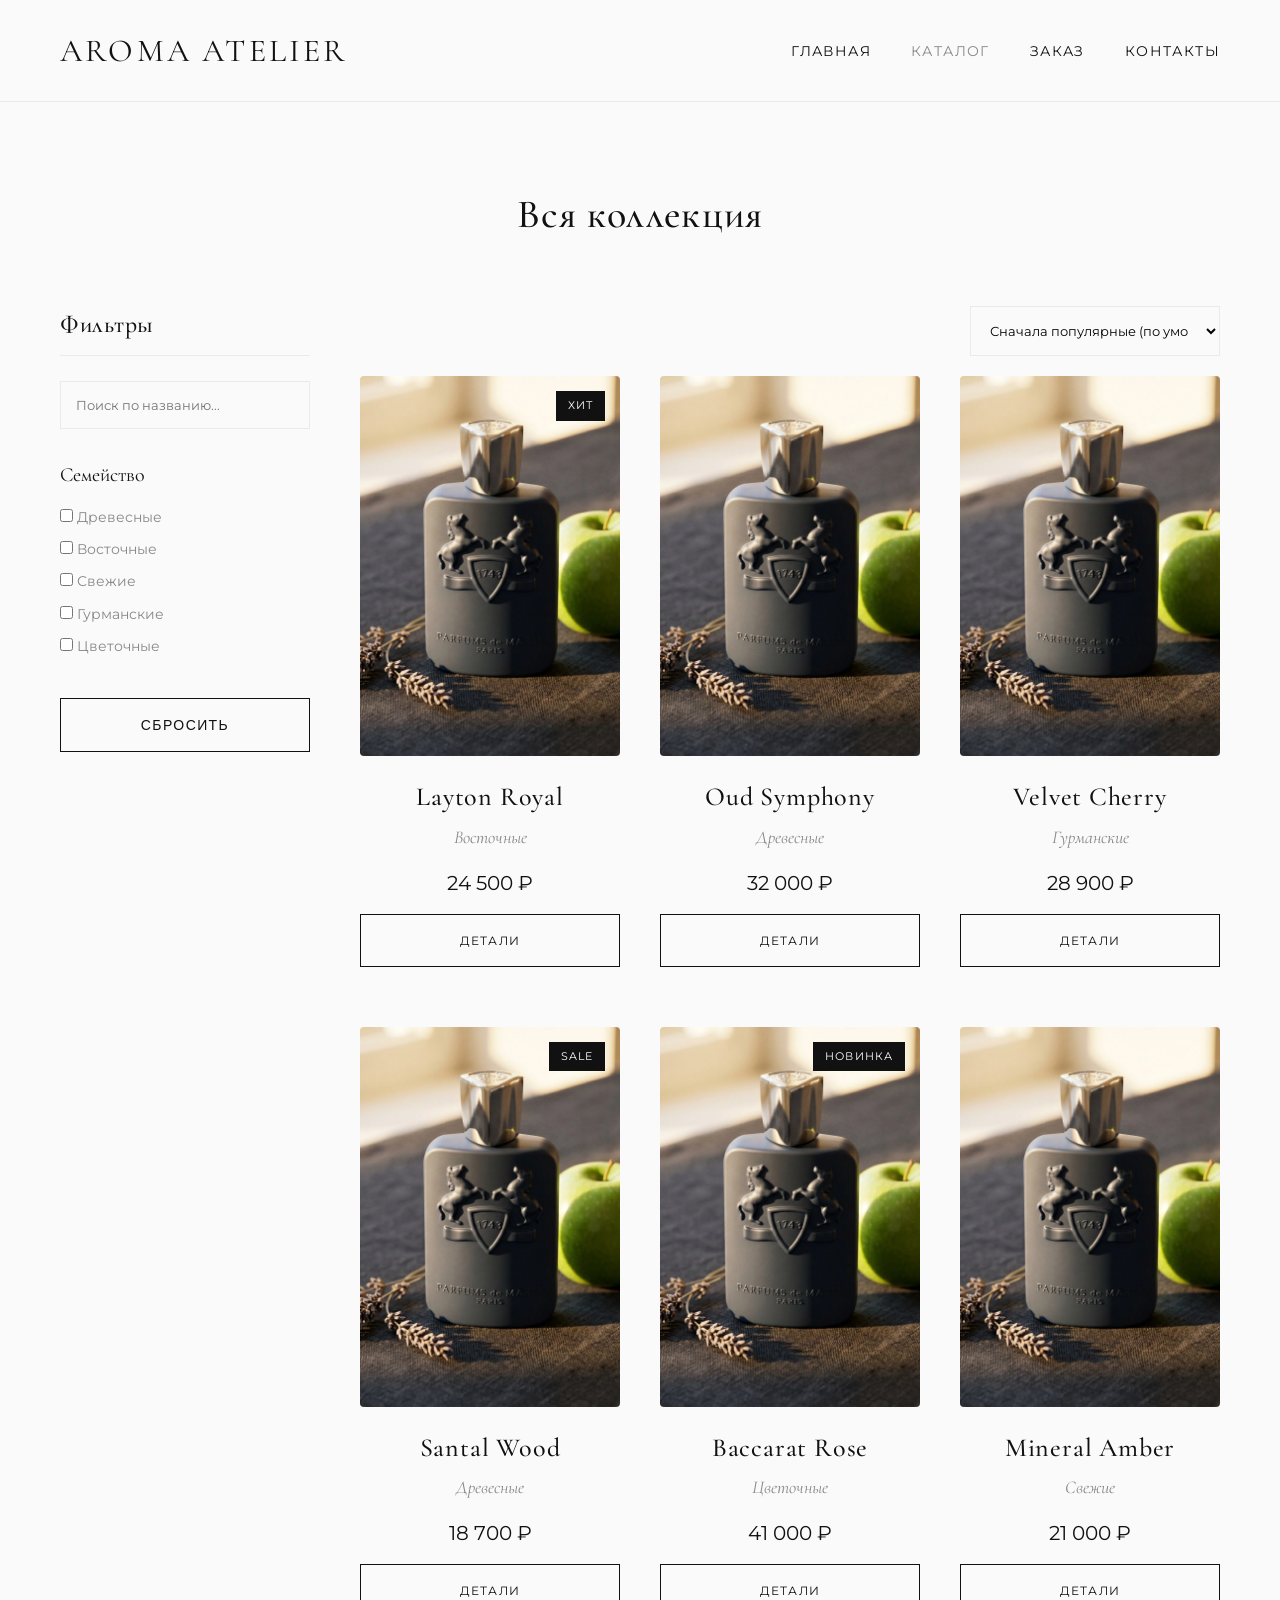
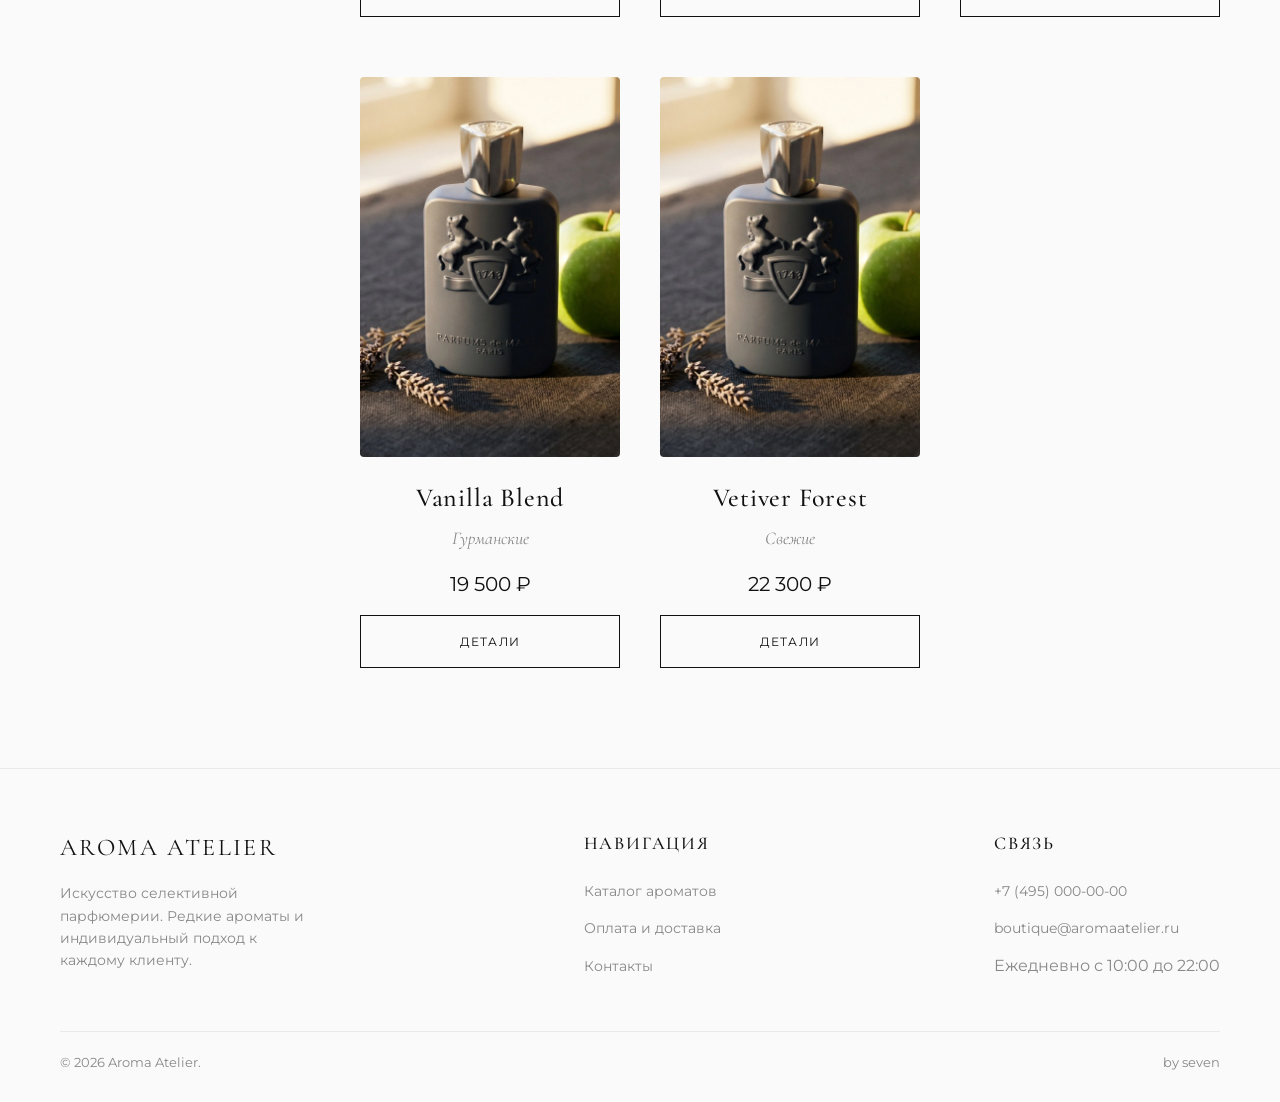
==== commit 51e7d6f2: "Проерка горячих клавиш" ====
--- a/catalog.html
+++ b/catalog.html
@@ -30,6 +30,9 @@
       <div class="catalog-layout">
         <aside class="sidebar">
           <h2 class="sidebar-title">Фильтры</h2>
+          <div style="margin-bottom: 30px;">
+            <input type="text" id="searchInput" class="form-control" placeholder="Поиск по названию...">
+          </div>
           <form>
             <fieldset class="filter-group">
               <legend class="filter-legend">Семейство</legend>
@@ -43,69 +46,22 @@
           </form>
         </aside>
 
-        <div class="catalog-grid">
-          <article class="product-card">
-            <span class="badge">Хит</span>
-            <img src="images/layton-hero.webp" alt="Layton Royal" class="card-img">
-            <div class="card-content">
-              <h3 class="card-title">Layton Royal</h3>
-              <p class="card-category">Восточные, пряные</p>
-              <span class="card-price">24 500 ₽</span>
-              <a href="product.html" class="btn btn-outline">Детали</a>
-            </div>
-          </article>
+        <div class="catalog-content" style="flex: 1;">
+    
+          <!-- Блок сортировки -->
+          <div style="display: flex; justify-content: flex-end; margin-bottom: 20px;">
+            <select id="sortSelect" class="form-control" style="width: 250px;">
+              <option value="default">Сначала популярные (по умолчанию)</option>
+              <option value="cheap">Сначала дешевые</option>
+              <option value="expensive">Сначала дорогие</option>
+            </select>
+          </div>
           
-          <article class="product-card">
-            <img src="images/layton-hero.webp" alt="Oud Symphony" class="card-img">
-            <div class="card-content">
-              <h3 class="card-title">Oud Symphony</h3>
-              <p class="card-category">Древесные, дымные</p>
-              <span class="card-price">32 000 ₽</span>
-              <a href="product.html" class="btn btn-outline">Детали</a>
-            </div>
-          </article>
+          <!-- Сама сетка товаров -->
+          <div class="catalog-grid">
+            <!-- Карточки генерируются скриптом -->
+          </div>
 
-          <article class="product-card">
-            <img src="images/layton-hero.webp" alt="Velvet Cherry" class="card-img">
-            <div class="card-content">
-              <h3 class="card-title">Velvet Cherry</h3>
-              <p class="card-category">Фруктовые, гурманские</p>
-              <span class="card-price">28 900 ₽</span>
-              <a href="product.html" class="btn btn-outline">Детали</a>
-            </div>
-          </article>
-
-          <article class="product-card">
-            <span class="badge">Sale</span>
-            <img src="images/layton-hero.webp" alt="Santal Wood" class="card-img">
-            <div class="card-content">
-              <h3 class="card-title">Santal Wood</h3>
-              <p class="card-category">Древесные, кожаные</p>
-              <span class="card-price">18 700 ₽</span>
-              <a href="product.html" class="btn btn-outline">Детали</a>
-            </div>
-          </article>
-
-          <article class="product-card">
-             <span class="badge">Новинка</span>
-             <img src="images/layton-hero.webp" alt="Baccarat Rose" class="card-img">
-             <div class="card-content">
-               <h3 class="card-title">Baccarat Rose</h3>
-               <p class="card-category">Цветочные, амбровые</p>
-               <span class="card-price">41 000 ₽</span>
-               <a href="product.html" class="btn btn-outline">Детали</a>
-             </div>
-           </article>
-
-           <article class="product-card">
-             <img src="images/layton-hero.webp" alt="Mineral Amber" class="card-img">
-             <div class="card-content">
-               <h3 class="card-title">Mineral Amber</h3>
-               <p class="card-category">Свежие, минеральные</p>
-               <span class="card-price">21 000 ₽</span>
-               <a href="product.html" class="btn btn-outline">Детали</a>
-             </div>
-           </article>
         </div>
       </div>
     </div>
@@ -145,5 +101,7 @@
     </div>
   </footer>
 
+  <script src="js/data.js"></script>
+  <script src="js/catalog.js"></script>
 </body>
 </html>
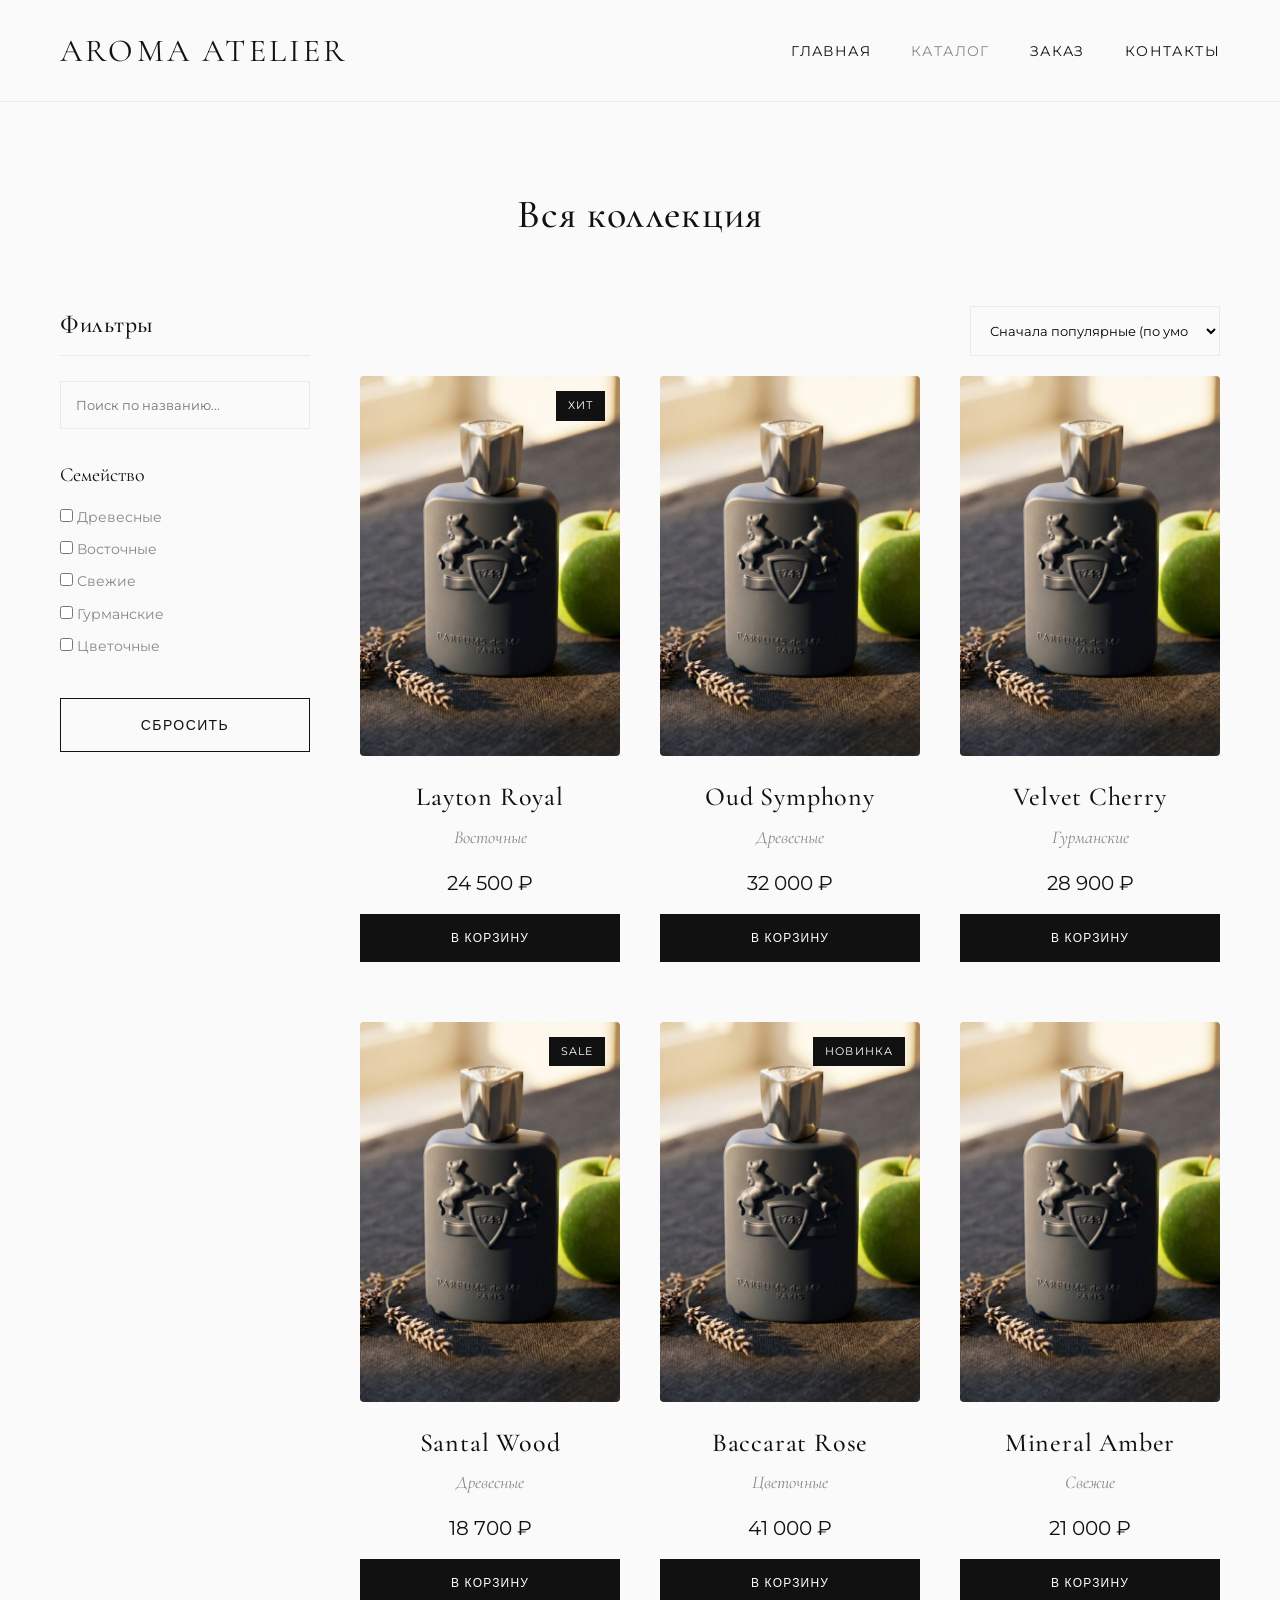
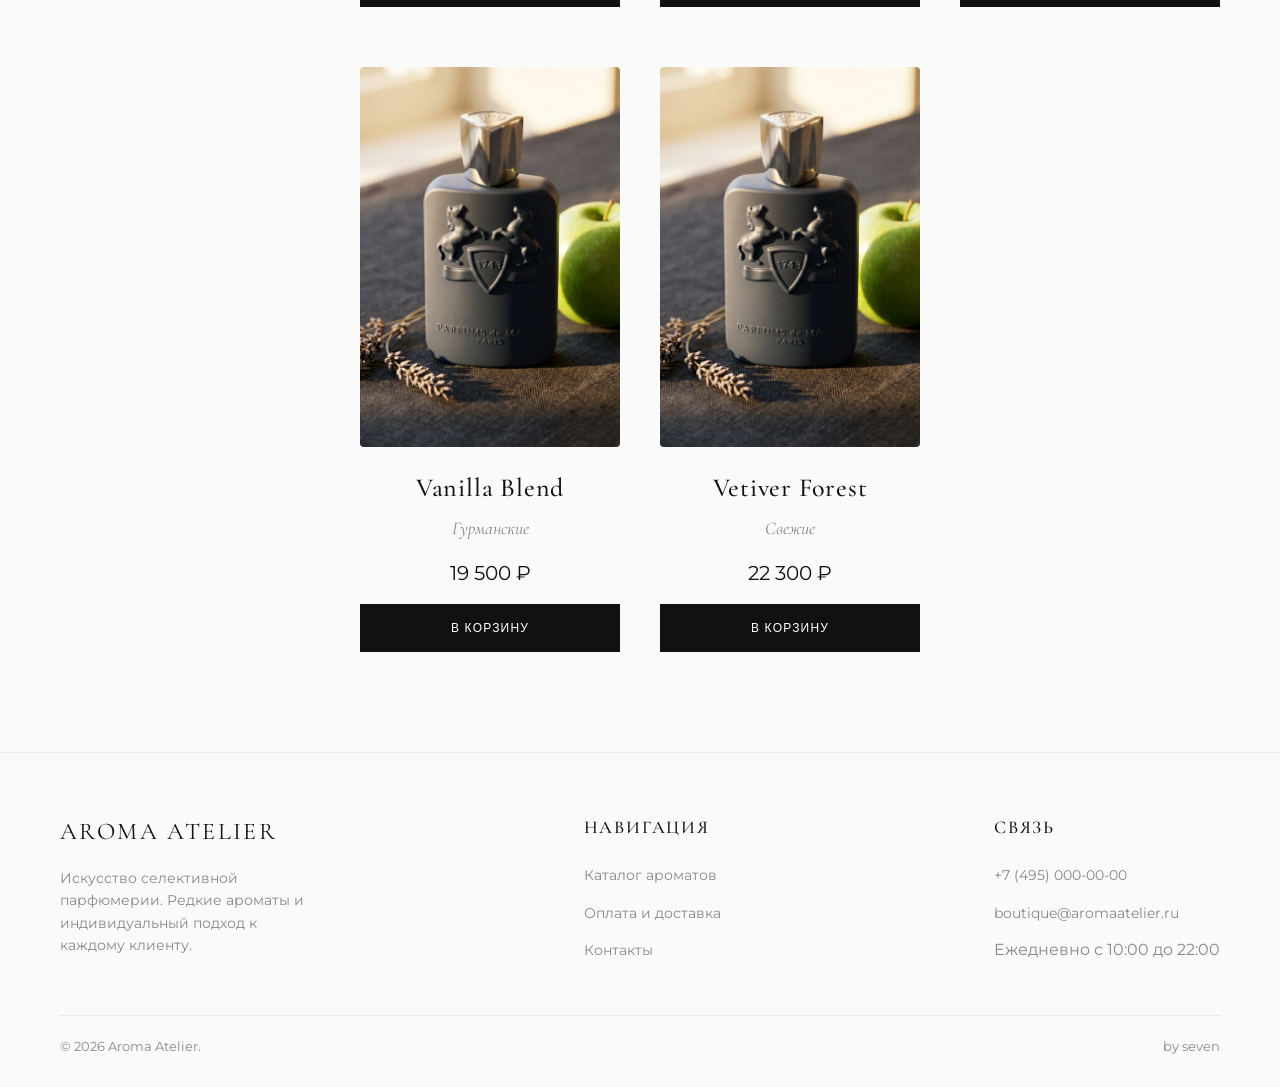
==== commit 14554508: "Добавил корзину в js" ====
--- a/catalog.html
+++ b/catalog.html
@@ -57,9 +57,8 @@
             </select>
           </div>
           
-          <!-- Сама сетка товаров -->
+          <!-- сетка товаров -->
           <div class="catalog-grid">
-            <!-- Карточки генерируются скриптом -->
           </div>
 
         </div>
